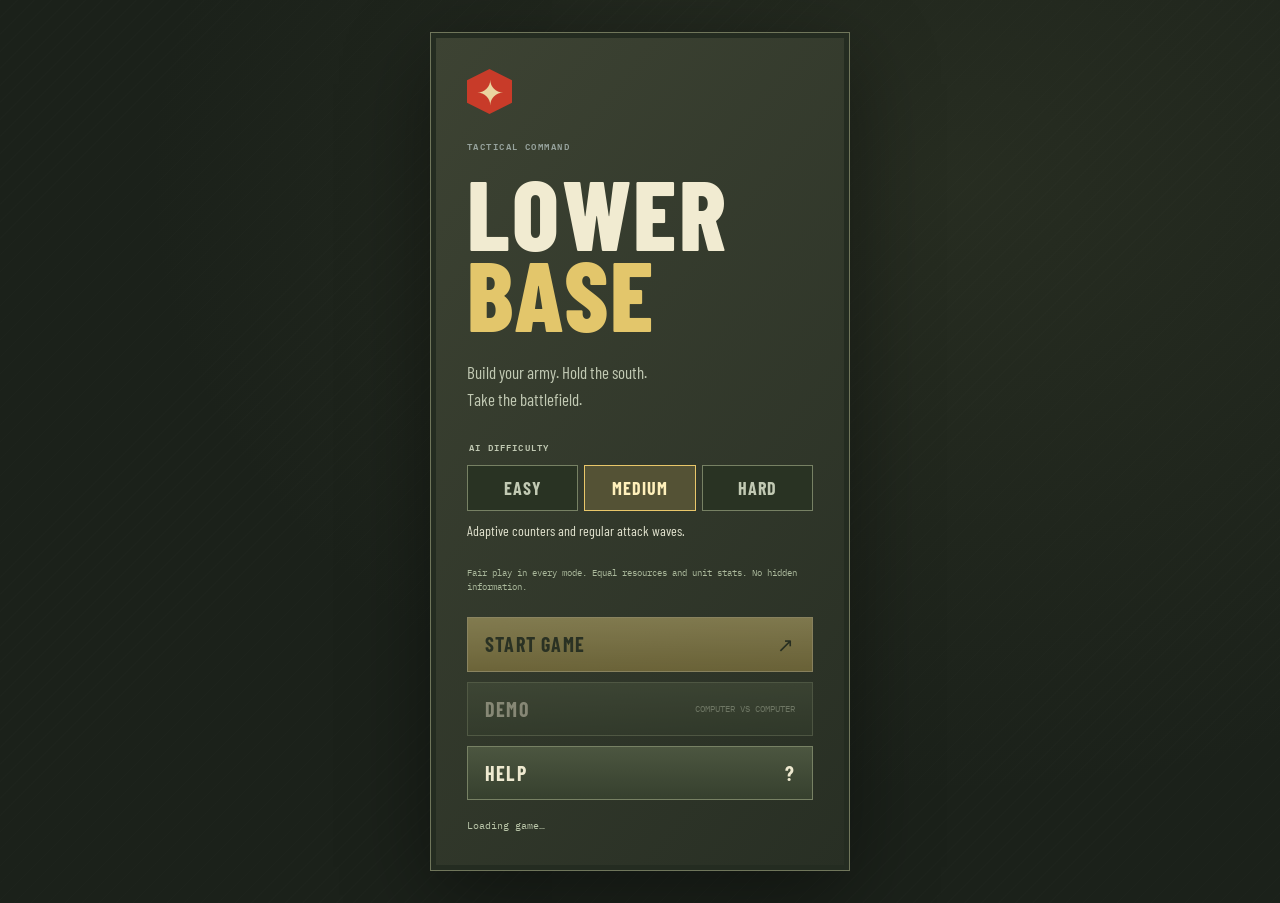
==== web/index.html @ 5a22d713 "Add buildable anti-tank emplacements" ====
<!doctype html>
<html lang="en">
<head>
  <meta charset="utf-8">
  <meta name="viewport" content="width=device-width, initial-scale=1">
  <meta name="theme-color" content="#0b1013">
  <title>LOWER BASE — Tactical Command</title>
  <link rel="icon" href="data:,">
  <link rel="preconnect" href="https://fonts.googleapis.com">
  <link rel="preconnect" href="https://fonts.gstatic.com" crossorigin>
  <link href="https://fonts.googleapis.com/css2?family=Barlow+Condensed:wght@400;500;600;700;800&family=IBM+Plex+Mono:wght@400;500;600&display=swap" rel="stylesheet">
  <link rel="stylesheet" href="./style.css">
</head>
<body>
  <main id="main-menu" class="front-screen" aria-labelledby="menu-title">
    <div class="menu-card">
      <span class="brand-mark menu-mark" aria-hidden="true">✦</span>
      <p class="eyebrow">TACTICAL COMMAND</p>
      <h1 id="menu-title">LOWER<br><span>BASE</span></h1>
      <p class="menu-intro">Build your army. Hold the south.<br>Take the battlefield.</p>
      <fieldset class="difficulty-picker" aria-describedby="difficulty-description difficulty-fairness">
        <legend>AI DIFFICULTY</legend>
        <div class="difficulty-options">
          <label><input type="radio" name="difficulty" value="easy"><span>EASY</span></label>
          <label><input type="radio" name="difficulty" value="medium" checked><span>MEDIUM</span></label>
          <label><input type="radio" name="difficulty" value="hard"><span>HARD</span></label>
        </div>
        <p id="difficulty-description" aria-live="polite">Adaptive counters and regular attack waves.</p>
        <p id="difficulty-fairness">Fair play in every mode. Equal resources and unit stats. No hidden information.</p>
      </fieldset>
      <nav class="menu-actions" aria-label="Main menu">
        <button id="start-game" class="primary-action" type="button" disabled>START GAME <span aria-hidden="true">↗</span></button>
        <button id="start-demo" type="button" disabled>DEMO <small>COMPUTER VS COMPUTER</small></button>
        <a href="./help.html">HELP <span aria-hidden="true">?</span></a>
      </nav>
      <p id="menu-status" class="menu-status" role="status">Loading game…</p>
    </div>
  </main>
  <div id="app" hidden>
    <header class="topbar">
      <div class="brand" aria-label="Lower Base"><span class="brand-mark">✦</span></div>
      <div class="top-center"><span id="clock">00:00</span></div>
      <span id="match-label" class="match-label">YOUR COMMAND</span>
      <div class="match-actions"><button id="pause" type="button" title="Pause game (P)">PAUSE</button><button id="abort" type="button" title="Abort match and return to the menu">ABORT</button></div>
      <div class="top-right"><span class="credits-icon">◆</span><strong id="credits" aria-label="Credits">0</strong></div>
    </header>

    <main class="layout">
      <aside class="panel left-panel">
        <p id="spectator-note" class="spectator-note" hidden>DEMO · BLUE VS RED<br><span>Two computer commanders control production and attacks. Watch the battle unfold.</span></p>
        <div class="mode-switch" role="group" aria-label="Deployment mode">
          <button id="gather" class="mode active" type="button" title="Release sheltered units and gather new troops at your base"><span class="mode-icon">▥</span><span><strong>GATHER</strong></span><span class="mode-key">1</span></button>
          <button id="attack" class="mode" type="button" title="Release sheltered units and send all troops into battle"><span class="mode-icon">➤</span><span><strong>ATTACK</strong></span><span class="mode-key">2</span></button>
          <button id="retreat" class="mode" type="button" title="Recall troops to your rally area; new units stay inside buildings until Gather or Attack (R)"><span class="mode-icon">↶</span><span><strong>RETREAT</strong></span><span class="mode-key">R</span></button>
        </div>
        <div id="production" class="production"></div>
        <div class="defenses" role="group" aria-label="Fixed anti-tank defenses">
          <div class="defense-heading">ANTI-TANK DEFENSE <span>2 FIXED SLOTS</span></div>
          <div class="defense-slots">
            <button id="defense-0" type="button" title="Build left anti-tank gun (8): 200 credits, 8 seconds. Strong against tanks; vulnerable to rifles.">LEFT PAD <small>◆ 200 · BUILD</small></button>
            <button id="defense-1" type="button" title="Build right anti-tank gun (9): 200 credits, 8 seconds. Strong against tanks; vulnerable to rifles.">RIGHT PAD <small>◆ 200 · BUILD</small></button>
          </div>
          <p>Long range · slow traverse · protect from infantry</p>
        </div>
        <div class="selection-box"><div class="selection-top"><span>SELECTED</span><strong id="selected-count">00</strong></div><button id="send-selected" class="send-button" type="button" title="Send selected units into battle" disabled><span>↗</span> SEND <span>↗</span></button></div>
      </aside>

      <section class="battlefield" aria-label="3D battlefield">
        <div id="scene" title="Select gathered units"></div>
        <div class="scene-vignette"></div>
        <div class="view-switch" role="group" aria-label="Battlefield view"><button id="map-view" type="button" class="active" aria-pressed="true">MAP</button><button id="base-view" type="button" aria-pressed="false">BASE</button></div>
        <div id="game-over" class="overlay hidden"><div class="overlay-card"><h2 id="result-title">VICTORY</h2><button id="restart" type="button">PLAY AGAIN</button><button id="end-menu" type="button">MAIN MENU</button></div></div>
      </section>

      <aside class="panel right-panel">
        <div class="force"><div class="force-heading"><span><i class="key-friendly"></i> ALLIED</span></div><div class="force-stats"><div><strong id="friendly-units">0</strong><small>UNITS</small></div><div><strong id="friendly-buildings">0</strong><small>STRUCTURES</small></div></div><div class="force-bar"><span id="friendly-bar"></span></div></div>
        <div class="force hostile"><div class="force-heading"><span><i class="key-enemy"></i> HOSTILE</span></div><div class="force-stats"><div><strong id="enemy-units">0</strong><small>UNITS</small></div><div><strong id="enemy-buildings">0</strong><small>STRUCTURES</small></div></div><div class="force-bar"><span id="enemy-bar"></span></div></div>
      </aside>
    </main>
    <div id="pause-screen" class="pause-screen" role="dialog" aria-modal="true" aria-labelledby="pause-title" hidden>
      <div class="menu-card pause-card">
        <p class="eyebrow">COMMAND ON HOLD</p>
        <h2 id="pause-title">PAUSED</h2>
        <p class="menu-intro">The battlefield is frozen.<br>Resume when you’re ready.</p>
        <div class="menu-actions">
          <button id="resume" class="primary-action" type="button">RESUME <span aria-hidden="true">↗</span></button>
          <button id="pause-abort" type="button">ABORT TO MENU</button>
        </div>
      </div>
    </div>
  </div>
  <script type="module" src="./main.js"></script>
</body>
</html>
---- web/style.css ----
:root{font-family:'IBM Plex Mono',monospace;color:#e4e6df;background:#0b1013;font-synthesis:none;--red:#ef4e3d;--yellow:#e9c76a;--muted:#76817f;--line:#303b3c;--panel:#151c1e;--ink:#e9eae3}*{box-sizing:border-box}body{margin:0;min-width:320px}button{font:inherit;cursor:pointer}button:focus-visible{outline:2px solid #f4d372;outline-offset:3px}#app{min-height:100vh;display:flex;flex-direction:column;background:radial-gradient(circle at 50% 0,#26302d 0,transparent 50%),#0b1013}.topbar{height:76px;display:flex;align-items:center;border-bottom:1px solid #394341;background:#111819;padding:0 28px;gap:20px}.brand{display:flex;align-items:center;gap:12px;min-width:280px}.brand-mark{display:grid;place-items:center;color:#111819;background:var(--red);width:37px;height:37px;font-size:29px;line-height:1;clip-path:polygon(50% 0,100% 25%,100% 75%,50% 100%,0 75%,0 25%)}.brand strong,.brand small,.top-right small{display:block}.brand strong{font:800 23px/1 'Barlow Condensed',sans-serif;letter-spacing:.055em}.brand small{font-size:8px;letter-spacing:.18em;color:#89928d;margin-top:4px}.top-center{margin:auto;color:#a9b3aa;font-size:10px;letter-spacing:.15em}.live-dot,.status-dot{display:inline-block;width:7px;height:7px;background:#98bf8f;border-radius:50%;box-shadow:0 0 8px #98bf8f;margin-right:8px}.divider{color:#4c5b57;margin:0 12px}.top-right{display:flex;align-items:center;gap:11px}.credits-icon{color:var(--yellow);font-size:24px}.top-right small{color:#89928d;font-size:8px;letter-spacing:.12em}.top-right strong{font:700 22px/1.1 'Barlow Condensed',sans-serif;letter-spacing:.04em}.income{font-size:9px;color:#a6c992;margin-left:10px}.layout{display:grid;grid-template-columns:300px minmax(320px,1fr) 270px;gap:1px;background:#384341;flex:1;min-height:700px}.panel{background:var(--panel);padding:26px 23px;display:flex;flex-direction:column}.panel-heading,.intel-title{display:flex;justify-content:space-between;align-items:start}.eyebrow,.section-title,.scene-coordinate{font-size:9px;letter-spacing:.16em;font-weight:600;color:#97a39d}.panel-heading h1,.intel-title h2{font:800 34px/.88 'Barlow Condensed',sans-serif;letter-spacing:.025em;margin:12px 0 0}.red-period{color:var(--red)}.heading-index,.intel-title>span{font:700 13px 'Barlow Condensed',sans-serif;color:#67736e}.intro{font:13px/1.6 'Barlow Condensed',sans-serif;letter-spacing:.025em;color:#a4afa8;max-width:235px;margin:17px 0 25px}.section-title{display:flex;justify-content:space-between;align-items:center;border-bottom:1px solid var(--line);padding-bottom:10px;color:#b7c1b9}.section-title span:last-child{font-size:8px;color:#6d7974}.mode-switch{display:grid;grid-template-columns:1fr 1fr;gap:6px;margin-top:13px}.mode{border:1px solid #3c4845;background:#202a29;color:#9aa6a0;padding:11px 9px;display:flex;align-items:center;gap:7px;text-align:left;min-width:0}.mode.active{border-color:#b39b5b;background:#34382b;color:#eee8d0}.mode#attack.active{border-color:#db5747;background:#3b2824;color:#fff}.mode-icon{font-size:19px;color:#d6bb72}.mode#attack .mode-icon{color:var(--red)}.mode strong,.mode small{display:block}.mode strong{font:700 16px/1 'Barlow Condensed',sans-serif;letter-spacing:.06em}.mode small{font-size:7px;color:#88938d;white-space:nowrap;margin-top:4px}.mode-key{margin-left:auto;font-size:9px;color:#79847b}.mode-description{font-size:9px;color:#9ca9a0;line-height:1.5;margin:12px 0 25px}.production{display:grid;gap:7px;margin-top:13px}.unit-card{width:100%;text-align:left;border:1px solid #394542;background:#202927;color:var(--ink);display:flex;align-items:center;padding:10px;gap:10px;transition:.15s}.unit-card:hover{border-color:#cfbb7c;background:#29332e}.unit-card:disabled{opacity:.45;cursor:not-allowed}.unit-art{width:38px;height:38px;display:grid;place-items:center;background:#303c35;color:#d8c37d;font-size:22px;border:1px solid #47584b}.unit-info{flex:1}.unit-info strong{display:block;font:700 17px/1 'Barlow Condensed',sans-serif;letter-spacing:.04em}.unit-info small{display:block;color:#8f9d94;font-size:8px;margin-top:4px}.unit-cost{font-size:10px;color:#e0c679;white-space:nowrap}.production-note{font:12px/1.4 'Barlow Condensed',sans-serif;color:#828f87;margin:10px 0 23px}.selection-box{border:1px solid #394542;background:#1c2524;padding:12px;margin-top:13px}.selection-top{display:flex;justify-content:space-between;align-items:center;font-size:9px;letter-spacing:.08em;color:#a7b2aa}.selection-top strong{font:700 24px/1 'Barlow Condensed',sans-serif;color:#e8d28d}.selection-box p{color:#89988e;font:12px/1.4 'Barlow Condensed',sans-serif;margin:8px 0 12px}.send-button{width:100%;border:1px solid #d2b663;background:#d2b663;color:#17201a;padding:11px 8px;font-size:9px;font-weight:600;letter-spacing:.04em;display:flex;justify-content:space-between}.send-button:disabled{opacity:.35;cursor:not-allowed}.panel-footer{margin-top:auto;padding-top:25px;color:#77857d;font-size:8px;letter-spacing:.07em}.panel-footer span{color:var(--red);font-size:15px;margin-right:7px}.battlefield{position:relative;min-width:0;overflow:hidden;background:#26302c}.battlefield canvas{display:block;width:100%;height:100%}#scene{position:absolute;inset:0}.scene-vignette{position:absolute;inset:0;pointer-events:none;box-shadow:inset 0 0 120px #101816a8}.scene-topline,.scene-bottomline,.north-label,.south-label,.map-key{position:absolute;z-index:2;pointer-events:none}.scene-topline{top:24px;left:25px;right:25px;display:flex;justify-content:space-between}.scene-topline strong{display:block;font:700 21px 'Barlow Condensed',sans-serif;letter-spacing:.08em;margin-top:5px}.scene-topline em{font-style:normal;color:#d5bd7a}.scene-coordinate{color:#b3bbae}.north-label,.south-label{display:flex;align-items:center;gap:8px;font-size:9px;letter-spacing:.12em;font-weight:600}.north-label{top:90px;left:26px;color:#e56b5c}.south-label{bottom:76px;left:26px;color:#e6cf85}.north-label small,.south-label small{display:block;color:#a6b2a6;font-size:8px;margin-top:3px}.north-arrow,.south-arrow{font:24px 'Barlow Condensed',sans-serif}.map-key{right:25px;bottom:77px;display:flex;gap:14px;font-size:8px;letter-spacing:.1em;color:#d8dfd3}.map-key i,.force-heading i{display:inline-block;width:8px;height:8px;margin-right:6px}.key-friendly{background:#477bd3}.key-enemy{background:#e75d4e}.scene-bottomline{bottom:20px;left:25px;right:25px;display:flex;justify-content:space-between;font-size:8px;letter-spacing:.1em;color:#c2cfc1}.scene-bottomline b{color:#9bd28f}.intel-header{display:flex;justify-content:space-between}.signal{color:#94af8f;font-size:11px;letter-spacing:2px}.intel-title{margin-top:8px}.intel-title h2{font-size:32px}.objective{display:flex;gap:12px;border:1px solid #5a4a35;background:#302c23;margin:25px 0;padding:14px}.objective-icon{font-size:28px;color:#eacb79}.objective small,.objective strong{display:block}.objective small{font-size:8px;letter-spacing:.12em;color:#aa9e80}.objective strong{font:700 17px/1.1 'Barlow Condensed',sans-serif;letter-spacing:.05em;margin-top:6px;color:#e7d5a4}.force{padding:16px 0;border-bottom:1px solid var(--line)}.force-heading{display:flex;justify-content:space-between;font-size:9px;font-weight:600;letter-spacing:.1em}.force-heading span:last-child{font-size:8px;color:#75827a}.force-stats{display:flex;gap:35px;margin:16px 0 12px}.force-stats strong,.force-stats small{display:block}.force-stats strong{font:700 28px/1 'Barlow Condensed',sans-serif}.force-stats small{font-size:8px;color:#7f8d84;letter-spacing:.1em;margin-top:4px}.force-bar{height:3px;background:#394440}.force-bar span{display:block;height:100%;width:100%;background:#477bd3}.hostile .force-bar span{background:#df5b4c}.transmission-title{margin-top:26px}.field-note{display:flex;gap:12px;border-bottom:1px solid #303b39;padding:13px 0}.field-note>span{font-size:9px;color:#d8c17e}.field-note p{margin:0;font:12px/1.4 'Barlow Condensed',sans-serif;letter-spacing:.03em;color:#92a097}.field-note strong{display:block;font:700 13px 'Barlow Condensed',sans-serif;color:#d9ded5;letter-spacing:.08em;margin-bottom:4px}.right-footer{margin-top:auto;padding-top:28px}.right-footer span,.right-footer strong{display:block;font-size:8px;letter-spacing:.14em;color:#738078}.right-footer strong{color:#b7c0b5;margin-top:7px}.app-footer{display:flex;justify-content:space-between;padding:11px 28px;color:#79867c;font-size:8px;letter-spacing:.12em;background:#101718}.app-footer span:first-child{color:#9fc492}.overlay{position:absolute;z-index:5;inset:0;background:#101815d9;display:grid;place-items:center;text-align:center}.hidden{display:none}.overlay-card{max-width:320px;padding:35px}.overlay-card h2{font:800 42px/.9 'Barlow Condensed',sans-serif;letter-spacing:.04em;margin:14px 0}.overlay-card p{color:#a7b4a9;font:14px/1.5 'Barlow Condensed',sans-serif}.overlay-card button{border:0;background:#d8bd72;color:#19211b;font-weight:600;font-size:10px;letter-spacing:.1em;padding:14px 22px;margin-top:12px}.loader{width:32px;height:32px;border:2px solid #465548;border-top-color:#e2c777;border-radius:50%;margin:0 auto 20px;animation:spin 1s linear infinite}@keyframes spin{to{transform:rotate(360deg)}}@media(max-width:1100px){.layout{grid-template-columns:270px minmax(320px,1fr)}.right-panel{display:none}.top-center{display:none}.top-right{margin-left:auto}}@media(max-width:700px){.topbar{height:62px;padding:0 14px}.brand{min-width:0}.brand strong{font-size:20px}.brand small{font-size:7px}.income{display:none}.layout{display:flex;flex-direction:column;min-height:0}.battlefield{height:68vh;min-height:480px;order:-1}.left-panel{padding:20px}.panel-heading h1{font-size:29px}.intro{margin:12px 0 18px}.panel-footer{margin-top:0}.app-footer span:nth-child(2){display:none}.scene-coordinate{display:none}.scene-bottomline span:last-child{display:none}.map-key{right:15px}.north-label,.south-label{left:15px}}

.queue-info{color:#829087;font-size:8px;letter-spacing:.04em;margin-top:5px}.unit-card .unit-cost{align-self:center}.unit-card .unit-art{font-family:system-ui}.unit-card:active{transform:translateY(1px)}
@media(min-width:701px){#app{height:100vh;min-height:0}.layout{height:calc(100vh - 107px);min-height:0;flex:1}.panel{min-height:0;overflow-y:auto;scrollbar-width:thin;scrollbar-color:#46534c transparent}.battlefield{min-height:0}}
/* Keep the command panels focused on actions and current state. */
.production-title,.selection-title{margin-top:26px}
.selection-box .send-button{margin-top:12px}
.north-label{top:24px}
.south-label{bottom:24px}
.map-key{bottom:30px}
@media(min-width:701px){.layout{height:calc(100vh - 76px)}}
@media(max-width:700px){.production-title,.selection-title{margin-top:22px}.north-label{top:18px}.south-label{bottom:18px}}

/* Phone command deck: the map and every primary action stay on screen. */
@media (max-width:700px) {
  html,body{height:100%;overflow:hidden}
  #app{height:100dvh;min-height:0;overflow:hidden}
  .topbar{height:46px;min-height:46px;padding:0 12px;gap:8px}
  .brand{gap:8px}.brand-mark{width:28px;height:28px;font-size:22px}
  .brand strong{font-size:17px}
  .top-right{gap:6px}.credits-icon{font-size:18px}.top-right strong{font-size:19px}
  .layout{flex:1;min-height:0;display:flex;flex-direction:column}
  .battlefield{order:-1;flex:1 1 auto;height:auto;min-height:0}
  .battlefield canvas{touch-action:none}
  .scene-vignette{box-shadow:inset 0 0 50px #10181690}
  .map-key{right:10px;bottom:8px;font-size:7px;gap:8px}
  .left-panel{flex:none;display:grid;grid-template-columns:minmax(0,1fr) minmax(0,1fr);gap:7px;padding:8px 10px max(8px,env(safe-area-inset-bottom));overflow:visible}
  .left-panel>.section-title,.left-panel>.panel-footer{display:none}
  .mode-switch{grid-column:1;margin:0;gap:4px}
  .mode{min-height:46px;padding:6px;gap:4px;justify-content:center}
  .mode strong{font-size:14px;letter-spacing:.02em}
  .mode-icon{font-size:16px}.mode-key{display:none}
  .selection-box{grid-column:2;display:flex;align-items:center;gap:7px;margin:0;padding:5px 6px}
  .selection-top{flex:none;gap:4px;font-size:8px}.selection-top strong{font-size:19px}
  .selection-box .send-button{flex:1;min-width:0;min-height:44px;margin:0;padding:6px;justify-content:center;font-size:9px}
  .send-button span{display:none}
  .production{grid-column:1/-1;grid-row:2;grid-template-columns:repeat(3,minmax(0,1fr));gap:5px;margin:0}
  .unit-card{min-width:0;min-height:55px;gap:5px;padding:6px;display:grid;grid-template-columns:27px minmax(0,1fr);grid-template-rows:auto auto}
  .unit-art{grid-row:1/3;width:27px;height:32px;font-size:17px}
  .unit-info{min-width:0}.unit-info strong{font-size:13px;line-height:1;letter-spacing:0;overflow-wrap:anywhere}
  .unit-info small{display:none}.unit-cost{grid-column:2;font-size:9px}
}
@media (max-width:700px) and (max-height:600px) {
  .topbar{height:38px;min-height:38px}.brand-mark{width:24px;height:24px;font-size:19px}
  .left-panel{gap:4px;padding:5px 8px max(5px,env(safe-area-inset-bottom))}
  .mode{min-height:44px}.selection-box .send-button{min-height:44px}
  .unit-card{min-height:46px}
}
@media (max-height:500px) and (orientation:landscape) and (min-width:701px) {
  .topbar{height:42px;min-height:42px;padding:0 12px}.brand-mark{width:26px;height:26px;font-size:20px}.brand strong{font-size:18px}
  .layout{height:auto;grid-template-columns:235px minmax(0,1fr)}
  .right-panel{display:none}.left-panel{padding:8px;gap:5px}
  .left-panel>.section-title,.left-panel>.panel-footer{display:none}
  .mode-switch,.production,.selection-box{margin:0}.mode{min-height:44px;padding:5px}
  .production{gap:4px}.unit-card{min-height:44px;padding:5px;gap:6px}.unit-art{width:29px;height:29px;font-size:17px}.unit-info small{display:none}.unit-info strong{font-size:14px}
  .selection-box{padding:5px;display:flex;align-items:center;gap:8px}.selection-top{gap:5px}.selection-box .send-button{min-height:44px;margin:0;padding:6px}.send-button span{display:none}
}
.view-switch{position:absolute;z-index:3;top:12px;right:12px;display:flex;gap:4px}
.view-switch button{min-width:48px;min-height:44px;padding:6px 9px;border:1px solid #56645d;background:#151f20e8;color:#b6c3b8;font:700 12px 'Barlow Condensed',sans-serif;letter-spacing:.06em;touch-action:manipulation}
.view-switch button.active{border-color:#dbc477;background:#384137;color:#f1e2a8}
@media(max-width:700px){.view-switch{top:6px;right:6px}.view-switch button{min-width:44px;padding:5px;font-size:11px}}

/* Riveted steel command deck and painted faction insignia. */
:root{--panel:#303229;--line:#535447;--red:#c93b2c;--yellow:#e3c66b}
#app{background:#24261f}
.topbar{background:linear-gradient(#4c4e41,#292c24);border-top:3px solid #787b64;border-bottom:3px solid #141810;box-shadow:inset 0 -1px #656952}
.panel{background:linear-gradient(90deg,#393c30,#2c3027 8%,#303329 92%,#20251d);border:1px solid #565b46}
.mode,.unit-card,.selection-box{border-color:#69705a #1b2118 #171d15 #626b52;background:linear-gradient(#4b5140,#333a2d);box-shadow:inset 0 0 0 1px #292f24}
.mode.active{background:linear-gradient(#696d43,#464d2e);border-color:#ddc374;color:#fff1ba}
.unit-card:hover{background:linear-gradient(#616b4d,#414c34);border-color:#d9cb8a}
.unit-art{background:radial-gradient(ellipse at 50% 30%,#788766,#303d2a);border:1px solid #131c11;box-shadow:0 1px #7a8267;overflow:hidden}
.unit-art svg{display:block;width:100%;height:100%;filter:drop-shadow(2px 2px 0 #161e1b)}
.unit-cost,.credits-icon{color:#f3d775}
.send-button{background:linear-gradient(#e0c775,#ac8c39);border-color:#f3df9f #79622a #79622a #f3df9f}
.force-heading{color:#e6e2c9}.force-stats strong{color:#ede7cc}
.force-bar{height:5px;border:1px solid #171e13;background:#20271c}
.scene-vignette{box-shadow:inset 0 0 65px #28311955}
.view-switch button{background:linear-gradient(#555b46,#303928);border-color:#899071 #20281b #20281b #899071;color:#e5e3c8}
.view-switch button.active{background:#6c7246;border-color:#e1cc83;color:#fff0b2}
.brand-mark{background:#c83b29;color:#ead5a0}
.economy-note{font-size:9px;line-height:1.5;color:#c0c5aa}
.economy-note span{display:block}.economy-note span+span{color:#a1ad94;margin-top:3px}
@media(max-width:700px){
  .production{grid-template-columns:repeat(3,minmax(0,1fr))}
  .unit-card{grid-template-columns:22px minmax(0,1fr);gap:4px;padding:5px;min-height:58px}
  .unit-art{width:22px;height:30px}.unit-info strong{font-size:11px}
  .economy-note{grid-column:1/-1;font-size:8px;line-height:1.3}
  .economy-note span+span{margin-top:1px}
}

@media(max-width:700px){#train-demolition .unit-info small{display:block;font-size:7px;line-height:1.2;margin-top:2px}}

/* Main menu, field manual, and match controls. */
[hidden]{display:none!important}
.front-screen{min-height:100dvh;display:grid;place-items:center;align-items:safe center;padding:32px 20px;background:radial-gradient(ellipse at 75% 20%,#5c62412e,transparent 60%),repeating-linear-gradient(135deg,#ffffff02 0 1px,transparent 1px 12px),#1b211a;overflow-y:auto}
.menu-card{width:min(100%,420px);padding:36px;border:1px solid #70765b;background:linear-gradient(130deg,#3d4333,#282f24);box-shadow:0 24px 80px #0006,inset 0 0 0 5px #242c21}
.menu-mark{width:45px;height:45px;font-size:34px;margin-bottom:24px}
.menu-card h1{font:800 clamp(66px,12vw,98px)/.83 'Barlow Condensed',sans-serif;letter-spacing:.025em;margin:18px 0 24px;color:#f1ebd1}.menu-card h1 span{color:var(--yellow)}
.menu-intro{font:17px/1.6 'Barlow Condensed',sans-serif;color:#c1c9b3;margin:16px 0 26px}
.menu-actions{display:grid;gap:10px}.menu-actions button,.menu-actions a{display:flex;align-items:center;justify-content:space-between;gap:12px;width:100%;min-height:54px;border:1px solid #778164;background:linear-gradient(#4c5640,#36402e);color:#eee9d0;text-decoration:none;text-align:left;padding:14px 17px;font:700 20px 'Barlow Condensed',sans-serif;letter-spacing:.06em}.menu-actions .primary-action{background:linear-gradient(#e2cb7c,#b39a4b);border-color:#f5dfa0;color:#222a1b}.menu-actions small{font:9px 'IBM Plex Mono',monospace;letter-spacing:0;color:#bdc7ad}.menu-actions button:hover,.menu-actions a:hover{filter:brightness(1.15)}.menu-actions button:disabled{opacity:.45;cursor:wait}.menu-actions a:focus-visible,.back-link:focus-visible{outline:2px solid #f4d372;outline-offset:4px}
.menu-status{color:#bbc7aa;min-height:16px;font-size:10px;line-height:1.6;margin:18px 0 0}
.difficulty-picker{border:0;padding:0;margin:0 0 22px;min-width:0}.difficulty-picker legend{font-size:9px;font-weight:600;letter-spacing:.13em;color:#c1c9b3;margin-bottom:10px}.difficulty-options{display:grid;grid-template-columns:repeat(3,1fr);gap:6px}.difficulty-options label{position:relative;cursor:pointer}.difficulty-options input{position:absolute;inset:0;z-index:1;opacity:0;width:100%;height:100%;margin:0;cursor:pointer}.difficulty-options span{display:block;border:1px solid #778164;background:#293323;padding:11px 4px;text-align:center;font:700 18px 'Barlow Condensed',sans-serif;letter-spacing:.05em;color:#c1c9b3}.difficulty-options input:checked+span{border-color:#e9c76a;background:#545235;color:#fff0bb}.difficulty-options input:focus-visible+span{outline:2px solid #f4d372;outline-offset:3px}.difficulty-options label:hover span{filter:brightness(1.15)}#difficulty-description{font:14px/1.4 'Barlow Condensed',sans-serif;color:#e2e3cf;min-height:40px;margin:10px 0 5px}#difficulty-fairness{font-size:9px;line-height:1.6;color:#aab89b;margin:0}
.match-label{font-size:10px;letter-spacing:.06em;color:#e1cc83;white-space:nowrap}.match-actions{display:flex;gap:6px}.match-actions button{min-height:44px;padding:8px 12px;background:#2d3527;border:1px solid #7b8467;color:#ede6c9;font:700 14px 'Barlow Condensed',sans-serif;letter-spacing:.05em}.match-actions button:disabled{opacity:.4;cursor:default}.top-right{margin-left:auto}
.pause-screen{position:fixed;inset:0;z-index:20;display:grid;place-items:center;background:#10170ff0;padding:20px;overflow-y:auto}.pause-card h2{font:800 64px/1 'Barlow Condensed',sans-serif;margin:16px 0;color:#f1ebd1}
.spectator-note{font-size:11px;line-height:1.7;letter-spacing:.04em;color:#ead38d;margin:0 0 15px}.spectator-note span{font-size:10px;color:#bcc7ac;letter-spacing:0}.demo-mode .mode-switch,.demo-mode .selection-box{display:none}.demo-mode .production{opacity:.65}
#game-over .overlay-card button{display:block;width:100%}
#game-over{overflow-y:auto;padding:16px}#game-over .overlay-card{width:min(100%,340px);padding:24px;max-height:100%}
#debug-status{font-size:11px;line-height:1.5;margin:12px 0 0}#debug-status:empty{display:none}
#debug-copy-fallback{width:100%;margin-top:12px;resize:vertical;font:10px/1.4 monospace;background:#18211a;color:#e4e6df;border:1px solid #778164}
.help-page{height:auto;overflow:auto}.help-screen{display:block}.help-card{max-width:960px;margin:0 auto;padding:36px;border:1px solid #626d51;background:#2c3427}.back-link{display:inline-block;color:#e8cf82;font-size:11px;letter-spacing:.06em;text-decoration:none;padding:12px 0}.help-card>.eyebrow{margin-top:30px}.help-card h1{font:800 56px/1 'Barlow Condensed',sans-serif;margin:14px 0}.help-card h2{font:700 21px/1.2 'Barlow Condensed',sans-serif;letter-spacing:.04em;color:#e2cd8b}.help-grid{display:grid;grid-template-columns:1fr 1fr;gap:12px 36px}.help-grid p{font:16px/1.6 'Barlow Condensed',sans-serif;color:#c6cfba}.help-grid strong{color:#f0e8c9}.shortcut-section{border-top:1px solid #5b674e;margin:22px 0;padding-top:12px}.shortcuts{display:grid;grid-template-columns:1fr 1fr;gap:14px 32px;font-size:11px;line-height:1.5}.shortcuts div{display:grid;grid-template-columns:95px 1fr;gap:8px}.shortcuts dt{color:#e8cf82}.shortcuts dd{margin:0;color:#c6cfba}
@media(max-width:1100px){.match-label{margin-left:auto}.top-right{margin-left:0}}
@media(max-width:700px){.front-screen{height:100dvh;min-height:0;padding:20px 16px}.menu-card{padding:26px}.menu-mark{margin-bottom:20px}.topbar{gap:7px}.match-label{font-size:8px;letter-spacing:0}.match-actions{gap:4px}.match-actions button{padding:6px 9px;font-size:12px}.top-right strong{font-size:17px}.top-right{gap:4px}.demo-mode .left-panel{display:block;padding:10px 12px}.demo-mode .spectator-note{margin:0}.demo-mode .production{display:none}.help-screen{height:auto;min-height:100dvh;padding:14px}.help-card{padding:20px}.help-card h1{font-size:44px}.help-grid,.shortcuts{grid-template-columns:1fr}.help-grid{gap:0}.shortcut-section{margin-top:16px}}
@media(max-height:600px){.front-screen{padding:16px}.menu-card{padding:22px}.menu-mark{display:none}.menu-card h1{font-size:60px;margin:12px 0}.menu-intro{margin:12px 0 18px}.menu-actions{gap:7px}.menu-actions button,.menu-actions a{min-height:46px;padding:10px 14px}}
@media(max-width:380px){.match-label{display:none}.match-actions{margin-left:auto}.top-right{margin-left:0}}

.help-document{height:auto;overflow:auto}

/* Three deployment commands share the same compact command row. */
.mode-switch{grid-template-columns:repeat(3,minmax(0,1fr))}
.mode{padding:11px 5px;gap:4px;justify-content:center}
.mode strong{font-size:14px}.mode-icon{font-size:16px}.mode-key{display:none}
#retreat.active{border-color:#91b9cd;background:linear-gradient(#496273,#2e4651);color:#e0f3ff}
#retreat .mode-icon{color:#aed3e5}
@media(max-width:700px){
  .left-panel{grid-template-columns:minmax(0,3fr) minmax(0,1.2fr)}
  .mode{padding:6px 3px}.mode strong{font-size:13px;letter-spacing:0}.mode-icon{display:none}
  .selection-box{gap:4px;padding:5px 4px}.selection-top>span{display:none}
  .selection-top strong{font-size:16px}.selection-box .send-button{padding:6px 3px}
}

@media(min-height:601px) and (max-height:850px){#main-menu .menu-mark{display:none}#main-menu .menu-card h1{font-size:72px;margin:14px 0 18px}#main-menu .menu-intro{margin:14px 0 20px}}

/* Production queues anchored to their buildings, in reading order. */
.building-queues{position:absolute;inset:0;z-index:2;pointer-events:none}
.building-queue{position:absolute;display:grid;grid-template-columns:repeat(3,28px);gap:3px;transform:translate(-50%,calc(-100% - 6px))}
.queue-unit{position:relative;width:28px;height:28px;padding:4px;border:1px solid #9bb4c5;border-radius:7px;background:#1b2b31ed;color:#e5e8d5;box-shadow:0 2px 4px #0006;pointer-events:auto;touch-action:manipulation;overflow:hidden}
.queue-unit svg{display:block;width:100%;height:100%;fill:none;stroke:currentColor;stroke-width:1.8;stroke-linecap:round;stroke-linejoin:round;pointer-events:none}
.queue-unit.is-building{border-color:#f0d581;color:#ffe6a0;background:#39483bed}
.queue-unit.is-garrisoned{border-color:#9bc6ff;color:#f1f7ff;background:#315ca5}
.queue-unit.is-garrisoned::after{content:'✓';position:absolute;right:1px;bottom:0;font:700 9px/1 sans-serif;color:#e1f3ff;pointer-events:none}
.queue-unit:not(:disabled):hover,.queue-unit:focus-visible{border-color:#ff9680;background:#693b32;color:#fff0dd}
.queue-unit.is-garrisoned:not(:disabled):hover,.queue-unit.is-garrisoned:focus-visible{border-color:#c3e3ff;background:#427bc7;color:#fff}
.queue-unit:not(:disabled):active{transform:scale(.94)}
.queue-unit:disabled{cursor:default}
.queue-progress{display:none;position:absolute;bottom:1px;left:2px;right:2px;height:3px;border-radius:2px;background:#efd179;transform:scaleX(var(--progress,0));transform-origin:left}
.is-building .queue-progress{display:block}

/* Fixed defenses share the command panel on desktop and the mobile control deck. */
.defenses{margin:12px 0;color:#e8e5cd}
.defense-heading{display:flex;justify-content:space-between;gap:8px;font-size:10px;font-weight:600}
.defense-heading span{font-size:8px;color:#acb69b}
.defense-slots{display:grid;grid-template-columns:1fr 1fr;gap:6px;margin-top:7px}
.defense-slots button{min-height:48px;padding:7px 5px;border:1px solid #85906a;background:linear-gradient(#4b5140,#333a2d);color:#efe5c2;font:700 15px 'Barlow Condensed',sans-serif}
.defense-slots small{display:block;margin-top:4px;font:9px 'IBM Plex Mono',monospace;color:#f3d775}
.defense-slots button:disabled{opacity:.5;cursor:default}
.defense-slots button.online,.defense-slots button.building{opacity:1}
.defense-slots button.online{border-color:#88b791}.defense-slots button.online small{color:#a4e7af}
.defense-slots button.building{border-color:#e3c66b}
.defenses p{font-size:9px;line-height:1.5;color:#b7c0a7;margin:6px 0 0}
@media(max-width:700px){.selection-box{grid-row:1}.defenses{grid-column:1/-1;margin:2px 0}.defense-heading{font-size:9px}.defense-slots{margin-top:4px}.defense-slots button{min-height:44px;font-size:13px}.defenses p{display:none}.demo-mode .defenses{display:none}}
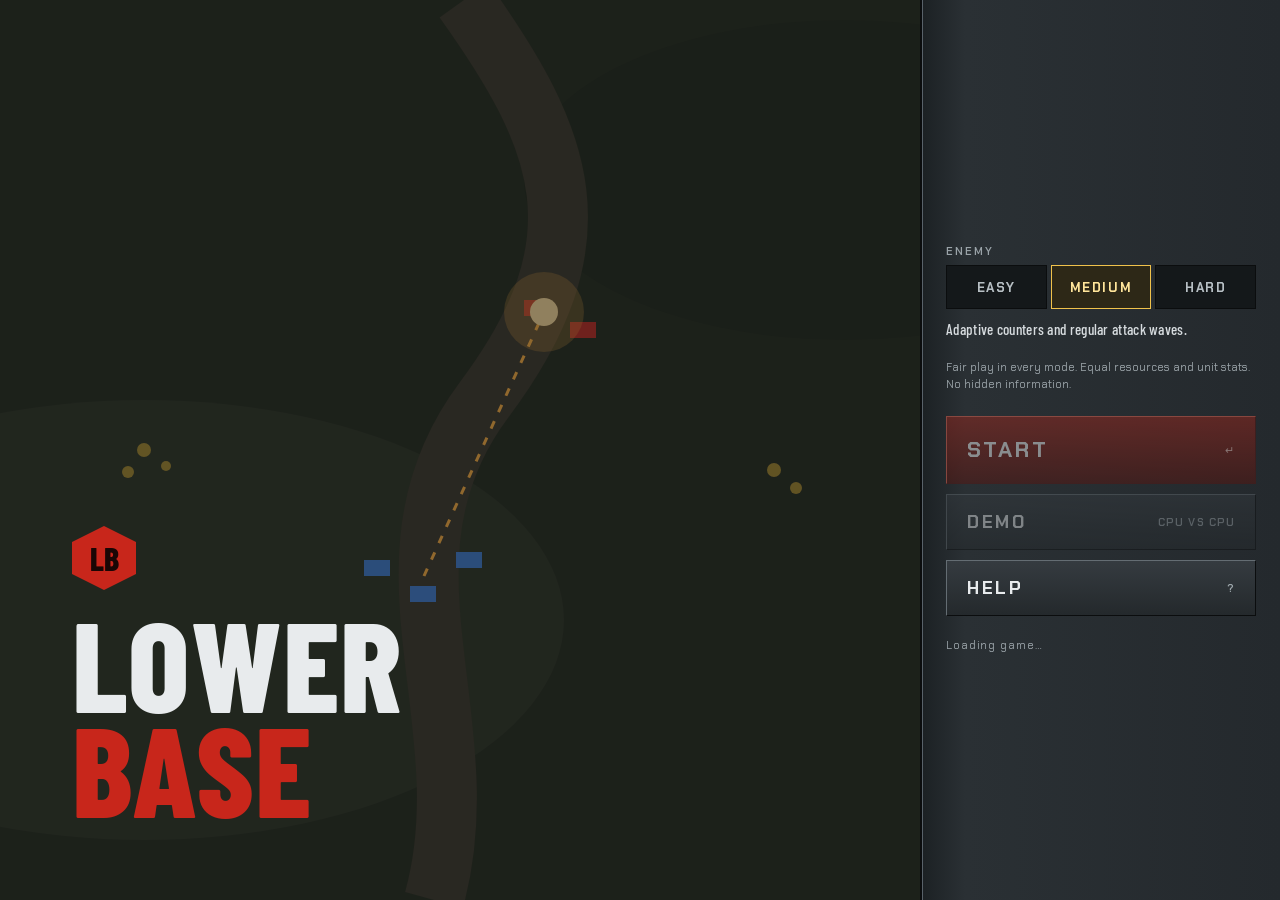
==== commit acae5844: "Add demolition trucks and rework AI, rendering, and docs Add demolition truck logic and a truck benc" ====
--- a/web/index.html
+++ b/web/index.html
@@ -2,24 +2,38 @@
 <html lang="en">
 <head>
   <meta charset="utf-8">
-  <meta name="viewport" content="width=device-width, initial-scale=1">
-  <meta name="theme-color" content="#0b1013">
+  <meta name="viewport" content="width=device-width, initial-scale=1, viewport-fit=cover">
+  <meta name="theme-color" content="#0b0d0e">
   <title>LOWER BASE — Tactical Command</title>
   <link rel="icon" href="data:,">
   <link rel="preconnect" href="https://fonts.googleapis.com">
   <link rel="preconnect" href="https://fonts.gstatic.com" crossorigin>
-  <link href="https://fonts.googleapis.com/css2?family=Barlow+Condensed:wght@400;500;600;700;800&family=IBM+Plex+Mono:wght@400;500;600&display=swap" rel="stylesheet">
+  <link href="https://fonts.googleapis.com/css2?family=Barlow+Condensed:wght@500;600;700;800&family=Chakra+Petch:wght@500;600;700&display=swap" rel="stylesheet">
   <link rel="stylesheet" href="./style.css">
 </head>
 <body>
   <main id="main-menu" class="front-screen" aria-labelledby="menu-title">
-    <div class="menu-card">
-      <span class="brand-mark menu-mark" aria-hidden="true">✦</span>
-      <p class="eyebrow">TACTICAL COMMAND</p>
-      <h1 id="menu-title">LOWER<br><span>BASE</span></h1>
-      <p class="menu-intro">Build your army. Hold the south.<br>Take the battlefield.</p>
+    <div class="menu-art">
+      <svg class="menu-art-field" aria-hidden="true" viewBox="0 0 1232 900" preserveAspectRatio="xMidYMid slice">
+        <rect width="1232" height="900" fill="#2c3225"/>
+        <ellipse cx="300" cy="620" rx="420" ry="220" fill="#353c2c"/>
+        <ellipse cx="1000" cy="180" rx="320" ry="160" fill="#283022"/>
+        <path d="M590 900 C 640 720, 520 560, 640 400 S 720 140, 620 0" stroke="#433f32" stroke-width="60" fill="none"/>
+        <g fill="#c9a43a" opacity=".8"><circle cx="300" cy="450" r="7"/><circle cx="322" cy="466" r="5"/><circle cx="284" cy="472" r="6"/><circle cx="930" cy="470" r="7"/><circle cx="952" cy="488" r="6"/></g>
+        <g fill="#4a8be6" opacity=".9"><rect x="520" y="560" width="26" height="16"/><rect x="566" y="586" width="26" height="16"/><rect x="612" y="552" width="26" height="16"/></g>
+        <g fill="#d4342a" opacity=".9"><rect x="680" y="300" width="26" height="16"/><rect x="726" y="322" width="26" height="16"/></g>
+        <path d="M580 576 L 700 312" stroke="#ffb347" stroke-width="3" stroke-dasharray="8 10"/>
+        <circle cx="700" cy="312" r="40" fill="#ffb347" opacity=".25"/><circle cx="700" cy="312" r="14" fill="#ffe0a0"/>
+        <rect width="1232" height="900" fill="#0b0d0e" opacity=".45"/>
+      </svg>
+      <div class="menu-title">
+        <span class="brand-mark menu-mark" aria-hidden="true">LB</span>
+        <h1 id="menu-title">LOWER<br><span>BASE</span></h1>
+      </div>
+    </div>
+    <div class="menu-panel">
       <fieldset class="difficulty-picker" aria-describedby="difficulty-description difficulty-fairness">
-        <legend>AI DIFFICULTY</legend>
+        <legend>ENEMY</legend>
         <div class="difficulty-options">
           <label><input type="radio" name="difficulty" value="easy"><span>EASY</span></label>
           <label><input type="radio" name="difficulty" value="medium" checked><span>MEDIUM</span></label>
@@ -29,62 +43,96 @@
         <p id="difficulty-fairness">Fair play in every mode. Equal resources and unit stats. No hidden information.</p>
       </fieldset>
       <nav class="menu-actions" aria-label="Main menu">
-        <button id="start-game" class="primary-action" type="button" disabled>START GAME <span aria-hidden="true">↗</span></button>
-        <button id="start-demo" type="button" disabled>DEMO <small>COMPUTER VS COMPUTER</small></button>
-        <a href="./help.html">HELP <span aria-hidden="true">?</span></a>
+        <button id="start-game" class="bevel primary-action" type="button" disabled>START <small aria-hidden="true">↵</small></button>
+        <div class="menu-secondary">
+          <button id="start-demo" class="bevel" type="button" disabled>DEMO <small>CPU VS CPU</small></button>
+          <a class="bevel" href="./help.html">HELP <small aria-hidden="true">?</small></a>
+        </div>
       </nav>
       <p id="menu-status" class="menu-status" role="status">Loading game…</p>
     </div>
   </main>
+
   <div id="app" hidden>
-    <header class="topbar">
-      <div class="brand" aria-label="Lower Base"><span class="brand-mark">✦</span></div>
-      <div class="top-center"><span id="clock">00:00</span></div>
+    <section class="battlefield" aria-label="3D battlefield">
+      <div id="scene" title="Select gathered units"></div>
+      <div class="scene-vignette"></div>
+      <p id="hud-status" class="hud-status" role="status" hidden></p>
+      <p id="spectator-note" class="spectator-note" hidden>DEMO · BLUE VS RED<span>Two computer commanders control production and attacks.</span></p>
+      <div id="game-over" class="overlay hidden"><div class="overlay-card"><h2 id="result-title">VICTORY</h2><button id="restart" class="bevel primary-action" type="button">PLAY AGAIN</button><button id="end-menu" class="bevel" type="button">MAIN MENU</button></div></div>
+    </section>
+
+    <div class="orders-bar bevel" role="toolbar" aria-label="Orders">
+      <div class="mode-switch" role="group" aria-label="Deployment mode">
+        <button id="gather" class="bevel cmd" type="button" title="Release sheltered units and gather new troops at your base (1)">GATHER <small>1</small></button>
+        <button id="attack" class="bevel cmd atk" type="button" title="Release sheltered units and send all troops into battle (2)">ATTACK <small>2</small></button>
+        <button id="retreat" class="bevel cmd" type="button" title="Recall troops to your rally area; new units stay inside buildings until Gather or Attack (R)">RETREAT <small>R</small></button>
+      </div>
+      <span class="orders-sep" aria-hidden="true"></span>
+      <div class="selection-count inset" title="Selected units">
+        <svg aria-hidden="true" width="14" height="14" viewBox="0 0 14 14" fill="none" stroke="currentColor" stroke-width="1.5"><path d="M1 4V1h3M10 1h3v3M13 10v3h-3M4 13H1v-3"/></svg>
+        <strong id="selected-count" aria-label="Selected units">0</strong>
+      </div>
+      <button id="send-selected" class="bevel cmd send" type="button" title="Send selected units into battle (Enter)" disabled>SEND <small aria-hidden="true">↵</small></button>
+    </div>
+
+    <div class="sidebar-top">
+      <button id="pause" class="bevel icon-button" type="button" title="Pause game (P)" aria-label="Pause (P)">
+        <svg aria-hidden="true" width="12" height="12" viewBox="0 0 12 12" fill="currentColor"><rect x="1" y="1" width="3.5" height="10"/><rect x="7.5" y="1" width="3.5" height="10"/></svg>
+      </button>
+      <button id="abort" class="bevel" type="button" title="Abort match and return to the menu">ABORT</button>
+    </div>
+
+    <div class="radar inset">
+      <canvas id="radar" role="img" aria-label="Radar: blue allied and red hostile positions"></canvas>
+      <div class="view-switch" role="group" aria-label="Battlefield view"><button id="map-view" type="button" class="active" aria-pressed="true">MAP</button><button id="base-view" type="button" aria-pressed="false">BASE</button></div>
+    </div>
+
+    <div class="forces">
+      <strong id="friendly-units" class="force-count friendly" title="Allied units">0</strong>
+      <div class="force-bar inset" title="Allied structure health"><span id="friendly-bar"></span></div>
+      <span class="force-structures" title="Allied structures"><span id="friendly-buildings">0</span></span>
+      <strong id="enemy-units" class="force-count hostile" title="Hostile units">0</strong>
+      <div class="force-bar inset hostile" title="Hostile structure health"><span id="enemy-bar"></span></div>
+      <span class="force-structures" title="Hostile structures"><span id="enemy-buildings">0</span></span>
+    </div>
+
+    <div class="credits-row inset">
+      <span class="credits">
+        <svg aria-hidden="true" width="14" height="14" viewBox="0 0 14 14"><path d="M7 0 14 7 7 14 0 7z" fill="currentColor"/></svg>
+        <strong id="credits" aria-label="Credits">0</strong>
+      </span>
+      <span id="clock" aria-label="Match time">00:00</span>
+    </div>
+
+    <div id="production" class="build-grid" role="group" aria-label="Build">
+      <div class="cameo-blank inset" aria-hidden="true"></div>
+      <button id="defense-0" class="cameo" type="button" title="Build left anti-tank gun (8): 200 credits, 8 seconds. Strong against tanks; vulnerable to rifles.">
+        <svg class="cameo-icon" aria-hidden="true" viewBox="0 0 48 48"><path fill="#252b24" d="M6 36h36v8H6z"/><path fill="#8c9aa1" d="M12 26h24v10H12z"/><path fill="#6484bc" d="M12 33h24v3H12z"/><path fill="#8c9aa1" d="M18 19h12v7H18z"/><path stroke="#c9c6b0" stroke-width="3" d="M28 22 46 12"/></svg>
+        <span class="cameo-progress" aria-hidden="true"></span>
+        <span class="cameo-key" aria-hidden="true">8</span><span class="cameo-name">AT·L</span><small class="cameo-cost">200</small>
+      </button>
+      <button id="defense-1" class="cameo" type="button" title="Build right anti-tank gun (9): 200 credits, 8 seconds. Strong against tanks; vulnerable to rifles.">
+        <svg class="cameo-icon" aria-hidden="true" viewBox="0 0 48 48"><path fill="#252b24" d="M6 36h36v8H6z"/><path fill="#8c9aa1" d="M12 26h24v10H12z"/><path fill="#6484bc" d="M12 33h24v3H12z"/><path fill="#8c9aa1" d="M18 19h12v7H18z"/><path stroke="#c9c6b0" stroke-width="3" d="M20 22 2 12"/></svg>
+        <span class="cameo-progress" aria-hidden="true"></span>
+        <span class="cameo-key" aria-hidden="true">9</span><span class="cameo-name">AT·R</span><small class="cameo-cost">200</small>
+      </button>
+    </div>
+
+    <p class="economy"><span id="economy-status"></span></p>
+
+    <div class="emblem">
+      <span class="brand-mark" aria-hidden="true">LB</span>
       <span id="match-label" class="match-label">YOUR COMMAND</span>
-      <div class="match-actions"><button id="pause" type="button" title="Pause game (P)">PAUSE</button><button id="abort" type="button" title="Abort match and return to the menu">ABORT</button></div>
-      <div class="top-right"><span class="credits-icon">◆</span><strong id="credits" aria-label="Credits">0</strong></div>
-    </header>
+    </div>
 
-    <main class="layout">
-      <aside class="panel left-panel">
-        <p id="spectator-note" class="spectator-note" hidden>DEMO · BLUE VS RED<br><span>Two computer commanders control production and attacks. Watch the battle unfold.</span></p>
-        <div class="mode-switch" role="group" aria-label="Deployment mode">
-          <button id="gather" class="mode active" type="button" title="Release sheltered units and gather new troops at your base"><span class="mode-icon">▥</span><span><strong>GATHER</strong></span><span class="mode-key">1</span></button>
-          <button id="attack" class="mode" type="button" title="Release sheltered units and send all troops into battle"><span class="mode-icon">➤</span><span><strong>ATTACK</strong></span><span class="mode-key">2</span></button>
-          <button id="retreat" class="mode" type="button" title="Recall troops to your rally area; new units stay inside buildings until Gather or Attack (R)"><span class="mode-icon">↶</span><span><strong>RETREAT</strong></span><span class="mode-key">R</span></button>
-        </div>
-        <div id="production" class="production"></div>
-        <div class="defenses" role="group" aria-label="Fixed anti-tank defenses">
-          <div class="defense-heading">ANTI-TANK DEFENSE <span>2 FIXED SLOTS</span></div>
-          <div class="defense-slots">
-            <button id="defense-0" type="button" title="Build left anti-tank gun (8): 200 credits, 8 seconds. Strong against tanks; vulnerable to rifles.">LEFT PAD <small>◆ 200 · BUILD</small></button>
-            <button id="defense-1" type="button" title="Build right anti-tank gun (9): 200 credits, 8 seconds. Strong against tanks; vulnerable to rifles.">RIGHT PAD <small>◆ 200 · BUILD</small></button>
-          </div>
-          <p>Long range · slow traverse · protect from infantry</p>
-        </div>
-        <div class="selection-box"><div class="selection-top"><span>SELECTED</span><strong id="selected-count">00</strong></div><button id="send-selected" class="send-button" type="button" title="Send selected units into battle" disabled><span>↗</span> SEND <span>↗</span></button></div>
-      </aside>
-
-      <section class="battlefield" aria-label="3D battlefield">
-        <div id="scene" title="Select gathered units"></div>
-        <div class="scene-vignette"></div>
-        <div class="view-switch" role="group" aria-label="Battlefield view"><button id="map-view" type="button" class="active" aria-pressed="true">MAP</button><button id="base-view" type="button" aria-pressed="false">BASE</button></div>
-        <div id="game-over" class="overlay hidden"><div class="overlay-card"><h2 id="result-title">VICTORY</h2><button id="restart" type="button">PLAY AGAIN</button><button id="end-menu" type="button">MAIN MENU</button></div></div>
-      </section>
-
-      <aside class="panel right-panel">
-        <div class="force"><div class="force-heading"><span><i class="key-friendly"></i> ALLIED</span></div><div class="force-stats"><div><strong id="friendly-units">0</strong><small>UNITS</small></div><div><strong id="friendly-buildings">0</strong><small>STRUCTURES</small></div></div><div class="force-bar"><span id="friendly-bar"></span></div></div>
-        <div class="force hostile"><div class="force-heading"><span><i class="key-enemy"></i> HOSTILE</span></div><div class="force-stats"><div><strong id="enemy-units">0</strong><small>UNITS</small></div><div><strong id="enemy-buildings">0</strong><small>STRUCTURES</small></div></div><div class="force-bar"><span id="enemy-bar"></span></div></div>
-      </aside>
-    </main>
     <div id="pause-screen" class="pause-screen" role="dialog" aria-modal="true" aria-labelledby="pause-title" hidden>
-      <div class="menu-card pause-card">
+      <div class="pause-card">
         <p class="eyebrow">COMMAND ON HOLD</p>
         <h2 id="pause-title">PAUSED</h2>
-        <p class="menu-intro">The battlefield is frozen.<br>Resume when you’re ready.</p>
         <div class="menu-actions">
-          <button id="resume" class="primary-action" type="button">RESUME <span aria-hidden="true">↗</span></button>
-          <button id="pause-abort" type="button">ABORT TO MENU</button>
+          <button id="resume" class="bevel primary-action" type="button">RESUME <small aria-hidden="true">P</small></button>
+          <button id="pause-abort" class="bevel" type="button">ABORT TO MENU</button>
         </div>
       </div>
     </div>
--- a/web/style.css
+++ b/web/style.css
@@ -1,160 +1,333 @@
-:root{font-family:'IBM Plex Mono',monospace;color:#e4e6df;background:#0b1013;font-synthesis:none;--red:#ef4e3d;--yellow:#e9c76a;--muted:#76817f;--line:#303b3c;--panel:#151c1e;--ink:#e9eae3}*{box-sizing:border-box}body{margin:0;min-width:320px}button{font:inherit;cursor:pointer}button:focus-visible{outline:2px solid #f4d372;outline-offset:3px}#app{min-height:100vh;display:flex;flex-direction:column;background:radial-gradient(circle at 50% 0,#26302d 0,transparent 50%),#0b1013}.topbar{height:76px;display:flex;align-items:center;border-bottom:1px solid #394341;background:#111819;padding:0 28px;gap:20px}.brand{display:flex;align-items:center;gap:12px;min-width:280px}.brand-mark{display:grid;place-items:center;color:#111819;background:var(--red);width:37px;height:37px;font-size:29px;line-height:1;clip-path:polygon(50% 0,100% 25%,100% 75%,50% 100%,0 75%,0 25%)}.brand strong,.brand small,.top-right small{display:block}.brand strong{font:800 23px/1 'Barlow Condensed',sans-serif;letter-spacing:.055em}.brand small{font-size:8px;letter-spacing:.18em;color:#89928d;margin-top:4px}.top-center{margin:auto;color:#a9b3aa;font-size:10px;letter-spacing:.15em}.live-dot,.status-dot{display:inline-block;width:7px;height:7px;background:#98bf8f;border-radius:50%;box-shadow:0 0 8px #98bf8f;margin-right:8px}.divider{color:#4c5b57;margin:0 12px}.top-right{display:flex;align-items:center;gap:11px}.credits-icon{color:var(--yellow);font-size:24px}.top-right small{color:#89928d;font-size:8px;letter-spacing:.12em}.top-right strong{font:700 22px/1.1 'Barlow Condensed',sans-serif;letter-spacing:.04em}.income{font-size:9px;color:#a6c992;margin-left:10px}.layout{display:grid;grid-template-columns:300px minmax(320px,1fr) 270px;gap:1px;background:#384341;flex:1;min-height:700px}.panel{background:var(--panel);padding:26px 23px;display:flex;flex-direction:column}.panel-heading,.intel-title{display:flex;justify-content:space-between;align-items:start}.eyebrow,.section-title,.scene-coordinate{font-size:9px;letter-spacing:.16em;font-weight:600;color:#97a39d}.panel-heading h1,.intel-title h2{font:800 34px/.88 'Barlow Condensed',sans-serif;letter-spacing:.025em;margin:12px 0 0}.red-period{color:var(--red)}.heading-index,.intel-title>span{font:700 13px 'Barlow Condensed',sans-serif;color:#67736e}.intro{font:13px/1.6 'Barlow Condensed',sans-serif;letter-spacing:.025em;color:#a4afa8;max-width:235px;margin:17px 0 25px}.section-title{display:flex;justify-content:space-between;align-items:center;border-bottom:1px solid var(--line);padding-bottom:10px;color:#b7c1b9}.section-title span:last-child{font-size:8px;color:#6d7974}.mode-switch{display:grid;grid-template-columns:1fr 1fr;gap:6px;margin-top:13px}.mode{border:1px solid #3c4845;background:#202a29;color:#9aa6a0;padding:11px 9px;display:flex;align-items:center;gap:7px;text-align:left;min-width:0}.mode.active{border-color:#b39b5b;background:#34382b;color:#eee8d0}.mode#attack.active{border-color:#db5747;background:#3b2824;color:#fff}.mode-icon{font-size:19px;color:#d6bb72}.mode#attack .mode-icon{color:var(--red)}.mode strong,.mode small{display:block}.mode strong{font:700 16px/1 'Barlow Condensed',sans-serif;letter-spacing:.06em}.mode small{font-size:7px;color:#88938d;white-space:nowrap;margin-top:4px}.mode-key{margin-left:auto;font-size:9px;color:#79847b}.mode-description{font-size:9px;color:#9ca9a0;line-height:1.5;margin:12px 0 25px}.production{display:grid;gap:7px;margin-top:13px}.unit-card{width:100%;text-align:left;border:1px solid #394542;background:#202927;color:var(--ink);display:flex;align-items:center;padding:10px;gap:10px;transition:.15s}.unit-card:hover{border-color:#cfbb7c;background:#29332e}.unit-card:disabled{opacity:.45;cursor:not-allowed}.unit-art{width:38px;height:38px;display:grid;place-items:center;background:#303c35;color:#d8c37d;font-size:22px;border:1px solid #47584b}.unit-info{flex:1}.unit-info strong{display:block;font:700 17px/1 'Barlow Condensed',sans-serif;letter-spacing:.04em}.unit-info small{display:block;color:#8f9d94;font-size:8px;margin-top:4px}.unit-cost{font-size:10px;color:#e0c679;white-space:nowrap}.production-note{font:12px/1.4 'Barlow Condensed',sans-serif;color:#828f87;margin:10px 0 23px}.selection-box{border:1px solid #394542;background:#1c2524;padding:12px;margin-top:13px}.selection-top{display:flex;justify-content:space-between;align-items:center;font-size:9px;letter-spacing:.08em;color:#a7b2aa}.selection-top strong{font:700 24px/1 'Barlow Condensed',sans-serif;color:#e8d28d}.selection-box p{color:#89988e;font:12px/1.4 'Barlow Condensed',sans-serif;margin:8px 0 12px}.send-button{width:100%;border:1px solid #d2b663;background:#d2b663;color:#17201a;padding:11px 8px;font-size:9px;font-weight:600;letter-spacing:.04em;display:flex;justify-content:space-between}.send-button:disabled{opacity:.35;cursor:not-allowed}.panel-footer{margin-top:auto;padding-top:25px;color:#77857d;font-size:8px;letter-spacing:.07em}.panel-footer span{color:var(--red);font-size:15px;margin-right:7px}.battlefield{position:relative;min-width:0;overflow:hidden;background:#26302c}.battlefield canvas{display:block;width:100%;height:100%}#scene{position:absolute;inset:0}.scene-vignette{position:absolute;inset:0;pointer-events:none;box-shadow:inset 0 0 120px #101816a8}.scene-topline,.scene-bottomline,.north-label,.south-label,.map-key{position:absolute;z-index:2;pointer-events:none}.scene-topline{top:24px;left:25px;right:25px;display:flex;justify-content:space-between}.scene-topline strong{display:block;font:700 21px 'Barlow Condensed',sans-serif;letter-spacing:.08em;margin-top:5px}.scene-topline em{font-style:normal;color:#d5bd7a}.scene-coordinate{color:#b3bbae}.north-label,.south-label{display:flex;align-items:center;gap:8px;font-size:9px;letter-spacing:.12em;font-weight:600}.north-label{top:90px;left:26px;color:#e56b5c}.south-label{bottom:76px;left:26px;color:#e6cf85}.north-label small,.south-label small{display:block;color:#a6b2a6;font-size:8px;margin-top:3px}.north-arrow,.south-arrow{font:24px 'Barlow Condensed',sans-serif}.map-key{right:25px;bottom:77px;display:flex;gap:14px;font-size:8px;letter-spacing:.1em;color:#d8dfd3}.map-key i,.force-heading i{display:inline-block;width:8px;height:8px;margin-right:6px}.key-friendly{background:#477bd3}.key-enemy{background:#e75d4e}.scene-bottomline{bottom:20px;left:25px;right:25px;display:flex;justify-content:space-between;font-size:8px;letter-spacing:.1em;color:#c2cfc1}.scene-bottomline b{color:#9bd28f}.intel-header{display:flex;justify-content:space-between}.signal{color:#94af8f;font-size:11px;letter-spacing:2px}.intel-title{margin-top:8px}.intel-title h2{font-size:32px}.objective{display:flex;gap:12px;border:1px solid #5a4a35;background:#302c23;margin:25px 0;padding:14px}.objective-icon{font-size:28px;color:#eacb79}.objective small,.objective strong{display:block}.objective small{font-size:8px;letter-spacing:.12em;color:#aa9e80}.objective strong{font:700 17px/1.1 'Barlow Condensed',sans-serif;letter-spacing:.05em;margin-top:6px;color:#e7d5a4}.force{padding:16px 0;border-bottom:1px solid var(--line)}.force-heading{display:flex;justify-content:space-between;font-size:9px;font-weight:600;letter-spacing:.1em}.force-heading span:last-child{font-size:8px;color:#75827a}.force-stats{display:flex;gap:35px;margin:16px 0 12px}.force-stats strong,.force-stats small{display:block}.force-stats strong{font:700 28px/1 'Barlow Condensed',sans-serif}.force-stats small{font-size:8px;color:#7f8d84;letter-spacing:.1em;margin-top:4px}.force-bar{height:3px;background:#394440}.force-bar span{display:block;height:100%;width:100%;background:#477bd3}.hostile .force-bar span{background:#df5b4c}.transmission-title{margin-top:26px}.field-note{display:flex;gap:12px;border-bottom:1px solid #303b39;padding:13px 0}.field-note>span{font-size:9px;color:#d8c17e}.field-note p{margin:0;font:12px/1.4 'Barlow Condensed',sans-serif;letter-spacing:.03em;color:#92a097}.field-note strong{display:block;font:700 13px 'Barlow Condensed',sans-serif;color:#d9ded5;letter-spacing:.08em;margin-bottom:4px}.right-footer{margin-top:auto;padding-top:28px}.right-footer span,.right-footer strong{display:block;font-size:8px;letter-spacing:.14em;color:#738078}.right-footer strong{color:#b7c0b5;margin-top:7px}.app-footer{display:flex;justify-content:space-between;padding:11px 28px;color:#79867c;font-size:8px;letter-spacing:.12em;background:#101718}.app-footer span:first-child{color:#9fc492}.overlay{position:absolute;z-index:5;inset:0;background:#101815d9;display:grid;place-items:center;text-align:center}.hidden{display:none}.overlay-card{max-width:320px;padding:35px}.overlay-card h2{font:800 42px/.9 'Barlow Condensed',sans-serif;letter-spacing:.04em;margin:14px 0}.overlay-card p{color:#a7b4a9;font:14px/1.5 'Barlow Condensed',sans-serif}.overlay-card button{border:0;background:#d8bd72;color:#19211b;font-weight:600;font-size:10px;letter-spacing:.1em;padding:14px 22px;margin-top:12px}.loader{width:32px;height:32px;border:2px solid #465548;border-top-color:#e2c777;border-radius:50%;margin:0 auto 20px;animation:spin 1s linear infinite}@keyframes spin{to{transform:rotate(360deg)}}@media(max-width:1100px){.layout{grid-template-columns:270px minmax(320px,1fr)}.right-panel{display:none}.top-center{display:none}.top-right{margin-left:auto}}@media(max-width:700px){.topbar{height:62px;padding:0 14px}.brand{min-width:0}.brand strong{font-size:20px}.brand small{font-size:7px}.income{display:none}.layout{display:flex;flex-direction:column;min-height:0}.battlefield{height:68vh;min-height:480px;order:-1}.left-panel{padding:20px}.panel-heading h1{font-size:29px}.intro{margin:12px 0 18px}.panel-footer{margin-top:0}.app-footer span:nth-child(2){display:none}.scene-coordinate{display:none}.scene-bottomline span:last-child{display:none}.map-key{right:15px}.north-label,.south-label{left:15px}}
-
-.queue-info{color:#829087;font-size:8px;letter-spacing:.04em;margin-top:5px}.unit-card .unit-cost{align-self:center}.unit-card .unit-art{font-family:system-ui}.unit-card:active{transform:translateY(1px)}
-@media(min-width:701px){#app{height:100vh;min-height:0}.layout{height:calc(100vh - 107px);min-height:0;flex:1}.panel{min-height:0;overflow-y:auto;scrollbar-width:thin;scrollbar-color:#46534c transparent}.battlefield{min-height:0}}
-/* Keep the command panels focused on actions and current state. */
-.production-title,.selection-title{margin-top:26px}
-.selection-box .send-button{margin-top:12px}
-.north-label{top:24px}
-.south-label{bottom:24px}
-.map-key{bottom:30px}
-@media(min-width:701px){.layout{height:calc(100vh - 76px)}}
-@media(max-width:700px){.production-title,.selection-title{margin-top:22px}.north-label{top:18px}.south-label{bottom:18px}}
-
-/* Phone command deck: the map and every primary action stay on screen. */
-@media (max-width:700px) {
-  html,body{height:100%;overflow:hidden}
-  #app{height:100dvh;min-height:0;overflow:hidden}
-  .topbar{height:46px;min-height:46px;padding:0 12px;gap:8px}
-  .brand{gap:8px}.brand-mark{width:28px;height:28px;font-size:22px}
-  .brand strong{font-size:17px}
-  .top-right{gap:6px}.credits-icon{font-size:18px}.top-right strong{font-size:19px}
-  .layout{flex:1;min-height:0;display:flex;flex-direction:column}
-  .battlefield{order:-1;flex:1 1 auto;height:auto;min-height:0}
-  .battlefield canvas{touch-action:none}
-  .scene-vignette{box-shadow:inset 0 0 50px #10181690}
-  .map-key{right:10px;bottom:8px;font-size:7px;gap:8px}
-  .left-panel{flex:none;display:grid;grid-template-columns:minmax(0,1fr) minmax(0,1fr);gap:7px;padding:8px 10px max(8px,env(safe-area-inset-bottom));overflow:visible}
-  .left-panel>.section-title,.left-panel>.panel-footer{display:none}
-  .mode-switch{grid-column:1;margin:0;gap:4px}
-  .mode{min-height:46px;padding:6px;gap:4px;justify-content:center}
-  .mode strong{font-size:14px;letter-spacing:.02em}
-  .mode-icon{font-size:16px}.mode-key{display:none}
-  .selection-box{grid-column:2;display:flex;align-items:center;gap:7px;margin:0;padding:5px 6px}
-  .selection-top{flex:none;gap:4px;font-size:8px}.selection-top strong{font-size:19px}
-  .selection-box .send-button{flex:1;min-width:0;min-height:44px;margin:0;padding:6px;justify-content:center;font-size:9px}
-  .send-button span{display:none}
-  .production{grid-column:1/-1;grid-row:2;grid-template-columns:repeat(3,minmax(0,1fr));gap:5px;margin:0}
-  .unit-card{min-width:0;min-height:55px;gap:5px;padding:6px;display:grid;grid-template-columns:27px minmax(0,1fr);grid-template-rows:auto auto}
-  .unit-art{grid-row:1/3;width:27px;height:32px;font-size:17px}
-  .unit-info{min-width:0}.unit-info strong{font-size:13px;line-height:1;letter-spacing:0;overflow-wrap:anywhere}
-  .unit-info small{display:none}.unit-cost{grid-column:2;font-size:9px}
-}
-@media (max-width:700px) and (max-height:600px) {
-  .topbar{height:38px;min-height:38px}.brand-mark{width:24px;height:24px;font-size:19px}
-  .left-panel{gap:4px;padding:5px 8px max(5px,env(safe-area-inset-bottom))}
-  .mode{min-height:44px}.selection-box .send-button{min-height:44px}
-  .unit-card{min-height:46px}
-}
-@media (max-height:500px) and (orientation:landscape) and (min-width:701px) {
-  .topbar{height:42px;min-height:42px;padding:0 12px}.brand-mark{width:26px;height:26px;font-size:20px}.brand strong{font-size:18px}
-  .layout{height:auto;grid-template-columns:235px minmax(0,1fr)}
-  .right-panel{display:none}.left-panel{padding:8px;gap:5px}
-  .left-panel>.section-title,.left-panel>.panel-footer{display:none}
-  .mode-switch,.production,.selection-box{margin:0}.mode{min-height:44px;padding:5px}
-  .production{gap:4px}.unit-card{min-height:44px;padding:5px;gap:6px}.unit-art{width:29px;height:29px;font-size:17px}.unit-info small{display:none}.unit-info strong{font-size:14px}
-  .selection-box{padding:5px;display:flex;align-items:center;gap:8px}.selection-top{gap:5px}.selection-box .send-button{min-height:44px;margin:0;padding:6px}.send-button span{display:none}
-}
-.view-switch{position:absolute;z-index:3;top:12px;right:12px;display:flex;gap:4px}
-.view-switch button{min-width:48px;min-height:44px;padding:6px 9px;border:1px solid #56645d;background:#151f20e8;color:#b6c3b8;font:700 12px 'Barlow Condensed',sans-serif;letter-spacing:.06em;touch-action:manipulation}
-.view-switch button.active{border-color:#dbc477;background:#384137;color:#f1e2a8}
-@media(max-width:700px){.view-switch{top:6px;right:6px}.view-switch button{min-width:44px;padding:5px;font-size:11px}}
-
-/* Riveted steel command deck and painted faction insignia. */
-:root{--panel:#303229;--line:#535447;--red:#c93b2c;--yellow:#e3c66b}
-#app{background:#24261f}
-.topbar{background:linear-gradient(#4c4e41,#292c24);border-top:3px solid #787b64;border-bottom:3px solid #141810;box-shadow:inset 0 -1px #656952}
-.panel{background:linear-gradient(90deg,#393c30,#2c3027 8%,#303329 92%,#20251d);border:1px solid #565b46}
-.mode,.unit-card,.selection-box{border-color:#69705a #1b2118 #171d15 #626b52;background:linear-gradient(#4b5140,#333a2d);box-shadow:inset 0 0 0 1px #292f24}
-.mode.active{background:linear-gradient(#696d43,#464d2e);border-color:#ddc374;color:#fff1ba}
-.unit-card:hover{background:linear-gradient(#616b4d,#414c34);border-color:#d9cb8a}
-.unit-art{background:radial-gradient(ellipse at 50% 30%,#788766,#303d2a);border:1px solid #131c11;box-shadow:0 1px #7a8267;overflow:hidden}
-.unit-art svg{display:block;width:100%;height:100%;filter:drop-shadow(2px 2px 0 #161e1b)}
-.unit-cost,.credits-icon{color:#f3d775}
-.send-button{background:linear-gradient(#e0c775,#ac8c39);border-color:#f3df9f #79622a #79622a #f3df9f}
-.force-heading{color:#e6e2c9}.force-stats strong{color:#ede7cc}
-.force-bar{height:5px;border:1px solid #171e13;background:#20271c}
-.scene-vignette{box-shadow:inset 0 0 65px #28311955}
-.view-switch button{background:linear-gradient(#555b46,#303928);border-color:#899071 #20281b #20281b #899071;color:#e5e3c8}
-.view-switch button.active{background:#6c7246;border-color:#e1cc83;color:#fff0b2}
-.brand-mark{background:#c83b29;color:#ead5a0}
-.economy-note{font-size:9px;line-height:1.5;color:#c0c5aa}
-.economy-note span{display:block}.economy-note span+span{color:#a1ad94;margin-top:3px}
-@media(max-width:700px){
-  .production{grid-template-columns:repeat(3,minmax(0,1fr))}
-  .unit-card{grid-template-columns:22px minmax(0,1fr);gap:4px;padding:5px;min-height:58px}
-  .unit-art{width:22px;height:30px}.unit-info strong{font-size:11px}
-  .economy-note{grid-column:1/-1;font-size:8px;line-height:1.3}
-  .economy-note span+span{margin-top:1px}
-}
-
-@media(max-width:700px){#train-demolition .unit-info small{display:block;font-size:7px;line-height:1.2;margin-top:2px}}
-
-/* Main menu, field manual, and match controls. */
+/* Lower Base — gunmetal command HUD.
+   Bevelled steel controls, inset readouts, gold for active and credits, red for attack. */
+:root{
+  --ink:#e8ebed;--ink-2:#d7dcdf;--muted:#9aa3a8;--dim:#8d979c;
+  --void:#0b0d0e;--well:#0d1012;--steel-hi:#646d73;--steel-lo:#59626a;
+  --steel-top:#353b40;--steel-bottom:#24292c;
+  --gold:#f0c24b;--gold-hi:#ffe59a;--gold-deep:#6b5520;
+  --red:#c8261b;--red-hi:#ff6a55;--red-text:#ff7a6b;
+  --blue:#4a8be6;--blue-text:#7fb0ff;--green:#56e06a;
+  --side:linear-gradient(90deg,#1c2124,#2a3034 12%,#24292d);
+  font-family:'Chakra Petch',system-ui,sans-serif;color:var(--ink);background:var(--void);font-synthesis:none;
+}
+*{box-sizing:border-box}
+html,body{margin:0;min-width:320px;background:var(--void)}
+button{font:inherit;color:inherit;cursor:pointer}
+button:focus-visible,a:focus-visible{outline:2px solid var(--gold);outline-offset:2px}
 [hidden]{display:none!important}
-.front-screen{min-height:100dvh;display:grid;place-items:center;align-items:safe center;padding:32px 20px;background:radial-gradient(ellipse at 75% 20%,#5c62412e,transparent 60%),repeating-linear-gradient(135deg,#ffffff02 0 1px,transparent 1px 12px),#1b211a;overflow-y:auto}
-.menu-card{width:min(100%,420px);padding:36px;border:1px solid #70765b;background:linear-gradient(130deg,#3d4333,#282f24);box-shadow:0 24px 80px #0006,inset 0 0 0 5px #242c21}
-.menu-mark{width:45px;height:45px;font-size:34px;margin-bottom:24px}
-.menu-card h1{font:800 clamp(66px,12vw,98px)/.83 'Barlow Condensed',sans-serif;letter-spacing:.025em;margin:18px 0 24px;color:#f1ebd1}.menu-card h1 span{color:var(--yellow)}
-.menu-intro{font:17px/1.6 'Barlow Condensed',sans-serif;color:#c1c9b3;margin:16px 0 26px}
-.menu-actions{display:grid;gap:10px}.menu-actions button,.menu-actions a{display:flex;align-items:center;justify-content:space-between;gap:12px;width:100%;min-height:54px;border:1px solid #778164;background:linear-gradient(#4c5640,#36402e);color:#eee9d0;text-decoration:none;text-align:left;padding:14px 17px;font:700 20px 'Barlow Condensed',sans-serif;letter-spacing:.06em}.menu-actions .primary-action{background:linear-gradient(#e2cb7c,#b39a4b);border-color:#f5dfa0;color:#222a1b}.menu-actions small{font:9px 'IBM Plex Mono',monospace;letter-spacing:0;color:#bdc7ad}.menu-actions button:hover,.menu-actions a:hover{filter:brightness(1.15)}.menu-actions button:disabled{opacity:.45;cursor:wait}.menu-actions a:focus-visible,.back-link:focus-visible{outline:2px solid #f4d372;outline-offset:4px}
-.menu-status{color:#bbc7aa;min-height:16px;font-size:10px;line-height:1.6;margin:18px 0 0}
-.difficulty-picker{border:0;padding:0;margin:0 0 22px;min-width:0}.difficulty-picker legend{font-size:9px;font-weight:600;letter-spacing:.13em;color:#c1c9b3;margin-bottom:10px}.difficulty-options{display:grid;grid-template-columns:repeat(3,1fr);gap:6px}.difficulty-options label{position:relative;cursor:pointer}.difficulty-options input{position:absolute;inset:0;z-index:1;opacity:0;width:100%;height:100%;margin:0;cursor:pointer}.difficulty-options span{display:block;border:1px solid #778164;background:#293323;padding:11px 4px;text-align:center;font:700 18px 'Barlow Condensed',sans-serif;letter-spacing:.05em;color:#c1c9b3}.difficulty-options input:checked+span{border-color:#e9c76a;background:#545235;color:#fff0bb}.difficulty-options input:focus-visible+span{outline:2px solid #f4d372;outline-offset:3px}.difficulty-options label:hover span{filter:brightness(1.15)}#difficulty-description{font:14px/1.4 'Barlow Condensed',sans-serif;color:#e2e3cf;min-height:40px;margin:10px 0 5px}#difficulty-fairness{font-size:9px;line-height:1.6;color:#aab89b;margin:0}
-.match-label{font-size:10px;letter-spacing:.06em;color:#e1cc83;white-space:nowrap}.match-actions{display:flex;gap:6px}.match-actions button{min-height:44px;padding:8px 12px;background:#2d3527;border:1px solid #7b8467;color:#ede6c9;font:700 14px 'Barlow Condensed',sans-serif;letter-spacing:.05em}.match-actions button:disabled{opacity:.4;cursor:default}.top-right{margin-left:auto}
-.pause-screen{position:fixed;inset:0;z-index:20;display:grid;place-items:center;background:#10170ff0;padding:20px;overflow-y:auto}.pause-card h2{font:800 64px/1 'Barlow Condensed',sans-serif;margin:16px 0;color:#f1ebd1}
-.spectator-note{font-size:11px;line-height:1.7;letter-spacing:.04em;color:#ead38d;margin:0 0 15px}.spectator-note span{font-size:10px;color:#bcc7ac;letter-spacing:0}.demo-mode .mode-switch,.demo-mode .selection-box{display:none}.demo-mode .production{opacity:.65}
-#game-over .overlay-card button{display:block;width:100%}
-#game-over{overflow-y:auto;padding:16px}#game-over .overlay-card{width:min(100%,340px);padding:24px;max-height:100%}
-#debug-status{font-size:11px;line-height:1.5;margin:12px 0 0}#debug-status:empty{display:none}
-#debug-copy-fallback{width:100%;margin-top:12px;resize:vertical;font:10px/1.4 monospace;background:#18211a;color:#e4e6df;border:1px solid #778164}
-.help-page{height:auto;overflow:auto}.help-screen{display:block}.help-card{max-width:960px;margin:0 auto;padding:36px;border:1px solid #626d51;background:#2c3427}.back-link{display:inline-block;color:#e8cf82;font-size:11px;letter-spacing:.06em;text-decoration:none;padding:12px 0}.help-card>.eyebrow{margin-top:30px}.help-card h1{font:800 56px/1 'Barlow Condensed',sans-serif;margin:14px 0}.help-card h2{font:700 21px/1.2 'Barlow Condensed',sans-serif;letter-spacing:.04em;color:#e2cd8b}.help-grid{display:grid;grid-template-columns:1fr 1fr;gap:12px 36px}.help-grid p{font:16px/1.6 'Barlow Condensed',sans-serif;color:#c6cfba}.help-grid strong{color:#f0e8c9}.shortcut-section{border-top:1px solid #5b674e;margin:22px 0;padding-top:12px}.shortcuts{display:grid;grid-template-columns:1fr 1fr;gap:14px 32px;font-size:11px;line-height:1.5}.shortcuts div{display:grid;grid-template-columns:95px 1fr;gap:8px}.shortcuts dt{color:#e8cf82}.shortcuts dd{margin:0;color:#c6cfba}
-@media(max-width:1100px){.match-label{margin-left:auto}.top-right{margin-left:0}}
-@media(max-width:700px){.front-screen{height:100dvh;min-height:0;padding:20px 16px}.menu-card{padding:26px}.menu-mark{margin-bottom:20px}.topbar{gap:7px}.match-label{font-size:8px;letter-spacing:0}.match-actions{gap:4px}.match-actions button{padding:6px 9px;font-size:12px}.top-right strong{font-size:17px}.top-right{gap:4px}.demo-mode .left-panel{display:block;padding:10px 12px}.demo-mode .spectator-note{margin:0}.demo-mode .production{display:none}.help-screen{height:auto;min-height:100dvh;padding:14px}.help-card{padding:20px}.help-card h1{font-size:44px}.help-grid,.shortcuts{grid-template-columns:1fr}.help-grid{gap:0}.shortcut-section{margin-top:16px}}
-@media(max-height:600px){.front-screen{padding:16px}.menu-card{padding:22px}.menu-mark{display:none}.menu-card h1{font-size:60px;margin:12px 0}.menu-intro{margin:12px 0 18px}.menu-actions{gap:7px}.menu-actions button,.menu-actions a{min-height:46px;padding:10px 14px}}
-@media(max-width:380px){.match-label{display:none}.match-actions{margin-left:auto}.top-right{margin-left:0}}
-
-.help-document{height:auto;overflow:auto}
-
-/* Three deployment commands share the same compact command row. */
-.mode-switch{grid-template-columns:repeat(3,minmax(0,1fr))}
-.mode{padding:11px 5px;gap:4px;justify-content:center}
-.mode strong{font-size:14px}.mode-icon{font-size:16px}.mode-key{display:none}
-#retreat.active{border-color:#91b9cd;background:linear-gradient(#496273,#2e4651);color:#e0f3ff}
-#retreat .mode-icon{color:#aed3e5}
-@media(max-width:700px){
-  .left-panel{grid-template-columns:minmax(0,3fr) minmax(0,1.2fr)}
-  .mode{padding:6px 3px}.mode strong{font-size:13px;letter-spacing:0}.mode-icon{display:none}
-  .selection-box{gap:4px;padding:5px 4px}.selection-top>span{display:none}
-  .selection-top strong{font-size:16px}.selection-box .send-button{padding:6px 3px}
-}
-
-@media(min-height:601px) and (max-height:850px){#main-menu .menu-mark{display:none}#main-menu .menu-card h1{font-size:72px;margin:14px 0 18px}#main-menu .menu-intro{margin:14px 0 20px}}
+.hidden{display:none}
+
+/* Shared surfaces */
+.bevel{border:1px solid;border-color:var(--steel-hi) var(--void) var(--void) var(--steel-hi);background:linear-gradient(var(--steel-top),var(--steel-bottom));color:var(--ink-2)}
+.inset{border:1px solid;border-color:var(--void) var(--steel-lo) var(--steel-lo) var(--void);background:var(--well)}
+.bevel:not(:disabled):hover{border-color:var(--gold) var(--gold-deep) var(--gold-deep) var(--gold);color:var(--gold-hi)}
+.bevel:disabled{opacity:.45;cursor:default}
+.brand-mark{display:grid;place-items:center;width:56px;height:56px;background:var(--red);clip-path:polygon(50% 0,100% 25%,100% 75%,50% 100%,0 75%,0 25%);box-shadow:inset 0 0 0 3px #7a1710;font:800 30px/1 'Barlow Condensed',sans-serif;color:#1a0605}
+.eyebrow{margin:0;font:600 11px/1 'Chakra Petch',sans-serif;letter-spacing:.18em;color:var(--muted)}
+
+/* ---------- Main menu ---------- */
+#main-menu{height:100dvh;display:grid;grid-template-columns:minmax(0,1fr) 360px;overflow:hidden}
+.menu-art{position:relative;overflow:hidden;min-height:0}
+.menu-art-field{position:absolute;inset:0;width:100%;height:100%}
+.menu-title{position:absolute;left:72px;bottom:80px}
+.menu-mark{width:64px;height:64px;font-size:32px;margin-bottom:20px;box-shadow:none}
+.menu-title h1{margin:0;font:800 clamp(84px,10vw,132px)/.82 'Barlow Condensed',sans-serif;letter-spacing:.01em;color:var(--ink)}
+.menu-title h1 span{color:var(--red)}
+.menu-panel{padding:40px 24px;display:flex;flex-direction:column;justify-content:center;gap:10px;background:var(--side);border-left:2px solid var(--void);box-shadow:inset 1px 0 0 var(--steel-lo);overflow-y:auto}
+.difficulty-picker{border:0;margin:0 0 14px;padding:0;min-width:0}
+.difficulty-picker legend{padding:0;margin-bottom:8px;font:600 11px/1 'Chakra Petch',sans-serif;letter-spacing:.18em;color:var(--muted)}
+.difficulty-options{display:flex;gap:4px}
+.difficulty-options label{position:relative;flex:1;cursor:pointer}
+.difficulty-options input{position:absolute;inset:0;z-index:1;width:100%;height:100%;margin:0;opacity:0;cursor:pointer}
+.difficulty-options span{display:grid;place-items:center;height:44px;border:1px solid var(--void);background:#14181a;color:#b7bfc4;font:700 13px/1 'Chakra Petch',sans-serif;letter-spacing:.12em}
+.difficulty-options input:checked+span{border-color:var(--gold);background:#2d2817;color:var(--gold-hi)}
+.difficulty-options input:focus-visible+span{outline:2px solid var(--gold);outline-offset:2px}
+.difficulty-options label:hover span{color:var(--gold-hi)}
+#difficulty-description{min-height:36px;margin:10px 0 4px;font:500 15px/1.35 'Barlow Condensed',sans-serif;letter-spacing:.02em;color:var(--ink-2)}
+#difficulty-fairness{margin:0;font-size:11px;line-height:1.5;color:var(--muted)}
+.menu-actions{display:grid;gap:10px}
+.menu-actions button,.menu-actions a{display:flex;align-items:center;justify-content:space-between;width:100%;height:56px;padding:0 20px;color:var(--ink);text-decoration:none;font:700 18px/1 'Chakra Petch',sans-serif;letter-spacing:.14em}
+.menu-actions small{font:600 11px/1 'Chakra Petch',sans-serif;letter-spacing:.1em;color:var(--muted)}
+.menu-secondary{display:grid;gap:10px}
+.primary-action{border-color:var(--red-hi) #5a130e #5a130e var(--red-hi)!important;background:linear-gradient(#a3261b,#5c140e)!important;color:#fff!important}
+.primary-action small{color:#ffd0c8!important}
+.primary-action:not(:disabled):hover{filter:brightness(1.12)}
+.menu-actions .primary-action{height:68px;font-size:22px}
+.menu-actions button:disabled{cursor:wait}
+.menu-status{min-height:16px;margin:12px 0 0;font-size:11px;letter-spacing:.08em;color:var(--muted)}
+
+/* ---------- In-game HUD: desktop ---------- */
+#app{height:100dvh;display:grid;overflow:hidden;background:var(--side);
+  grid-template-columns:minmax(0,1fr) 8px 192px 8px;
+  grid-template-rows:auto auto auto auto auto auto minmax(0,1fr);
+  grid-template-areas:"field . top ." "field . radar ." "field . forces ." "field . credits ." "field . build ." "field . econ ." "field . emblem .";
+  row-gap:8px}
+.battlefield{grid-area:field;grid-row:1/-1;position:relative;min-width:0;min-height:0;overflow:hidden;background:#39402f;border-right:2px solid var(--void);box-shadow:1px 0 0 var(--steel-lo)}
+.battlefield canvas{display:block;width:100%;height:100%}
+#scene{position:absolute;inset:0}
+.scene-vignette{position:absolute;inset:0;pointer-events:none;box-shadow:inset 0 0 80px rgba(0,0,0,.5)}
+.hud-status,.spectator-note{position:absolute;z-index:3;left:20px;top:16px;margin:0;padding:6px 10px;background:rgba(8,10,11,.72);border-left:3px solid var(--gold);font:700 13px/1 'Chakra Petch',sans-serif;letter-spacing:.14em;color:var(--gold-hi);pointer-events:none}
+.spectator-note span{display:block;margin-top:5px;font:500 11px/1.4 'Chakra Petch',sans-serif;letter-spacing:.02em;color:var(--muted)}
+.hud-status:not([hidden])~.spectator-note{top:52px}
+
+.sidebar-top{grid-area:top;display:flex;gap:4px;margin-top:6px}
+.sidebar-top button{height:28px}
+.icon-button{width:44px;flex:none;display:grid;place-items:center}
+#abort{flex:1;font:700 11px/1 'Chakra Petch',sans-serif;letter-spacing:.14em}
+
+.radar{grid-area:radar;position:relative;height:180px;box-shadow:inset 0 0 0 3px #1a1f22}
+.radar canvas{display:block;width:100%;height:100%}
+.view-switch{position:absolute;right:4px;bottom:4px;display:flex;gap:2px}
+.view-switch button{height:22px;padding:0 7px;border:1px solid var(--steel-lo);background:#14181a;color:#b7bfc4;font:700 10px/1 'Chakra Petch',sans-serif;letter-spacing:.1em}
+.view-switch button.active{border-color:var(--gold);background:#2d2817;color:var(--gold-hi)}
+.view-switch button:not(.active):hover{color:var(--gold-hi)}
+
+.forces{grid-area:forces;display:grid;grid-template-columns:28px minmax(0,1fr) 22px;align-items:center;gap:4px 6px}
+.force-count{font:700 16px/1 'Barlow Condensed',sans-serif;text-align:right}
+.force-count.friendly{color:var(--blue-text)}.force-count.hostile{color:var(--red-text)}
+.force-bar{height:8px}
+.force-bar span{display:block;height:100%;width:100%;background:var(--blue)}
+.force-bar.hostile span{background:#d4342a}
+.force-structures{font:600 12px/1 'Barlow Condensed',sans-serif;color:var(--muted)}
+
+.credits-row{grid-area:credits;height:44px;padding:0 10px;display:flex;align-items:center;justify-content:space-between}
+.credits{display:flex;align-items:center;gap:6px;color:var(--gold)}
+#credits{font:700 28px/1 'Barlow Condensed',sans-serif;letter-spacing:.03em}
+#clock{font:600 13px/1 'Barlow Condensed',sans-serif;letter-spacing:.06em;color:var(--muted)}
+
+/* Build cameos */
+.build-grid{grid-area:build;display:grid;grid-template-columns:repeat(2,minmax(0,1fr));gap:4px}
+.cameo{position:relative;height:84px;padding:0;border:1px solid;border-color:var(--void) var(--steel-lo) var(--steel-lo) var(--void);background:radial-gradient(circle at 50% 40%,#1e262b,#0b0e10 75%);color:var(--ink);overflow:hidden;touch-action:manipulation}
+.cameo:not(:disabled):hover{border-color:var(--gold)}
+.cameo:not(:disabled):active{transform:translateY(1px)}
+.cameo:disabled{cursor:default}
+.cameo:disabled .cameo-icon{filter:grayscale(.7) brightness(.55)}
+.cameo:disabled .cameo-name,.cameo:disabled .cameo-cost{opacity:.55}
+.cameo-icon{position:absolute;left:50%;top:8px;width:48px;height:48px;margin-left:-24px;filter:drop-shadow(2px 2px 0 #050708)}
+.cameo-name{position:absolute;left:5px;bottom:4px;font:700 11px/1 'Chakra Petch',sans-serif;letter-spacing:.06em}
+.cameo-cost{position:absolute;right:5px;bottom:4px;font:700 13px/1 'Barlow Condensed',sans-serif;color:var(--gold)}
+.cameo-key{position:absolute;left:5px;top:4px;font:600 10px/1 'Chakra Petch',sans-serif;color:var(--muted)}
+.cameo-badge{position:absolute;right:4px;top:4px;min-width:18px;height:18px;padding:0 4px;background:var(--red);color:#fff;font:700 12px/18px 'Barlow Condensed',sans-serif;text-align:center}
+.cameo-flag{position:absolute;right:4px;top:4px;font:700 10px/1 'Chakra Petch',sans-serif;letter-spacing:.04em;color:var(--red-text)}
+.cameo-badge:not([hidden])+.cameo-flag{top:26px}
+.cameo-progress{position:absolute;inset:0;display:none;background:conic-gradient(transparent 0 calc(var(--progress,0) * 100%),rgba(5,7,8,.72) 0 100%);pointer-events:none}
+.cameo.is-building .cameo-progress{display:block}
+.cameo.is-building{border-color:var(--gold) var(--gold-deep) var(--gold-deep) var(--gold)}
+.cameo.online .cameo-cost{font:700 10px/1 'Chakra Petch',sans-serif;letter-spacing:.08em;color:var(--green)}
+.cameo.online:disabled .cameo-icon{filter:drop-shadow(2px 2px 0 #050708)}
+.cameo.online:disabled .cameo-name,.cameo.online:disabled .cameo-cost,.cameo.is-building:disabled .cameo-name,.cameo.is-building:disabled .cameo-cost{opacity:1}
+.cameo-blank{height:84px;background:repeating-linear-gradient(135deg,#0d1012 0 6px,#14181b 6px 12px)}
+
+.economy{grid-area:econ;margin:0;font:600 10px/1.4 'Chakra Petch',sans-serif;letter-spacing:.06em;color:var(--muted)}
+.emblem{grid-area:emblem;min-height:0;margin:0 -8px;display:flex;flex-direction:column;align-items:center;justify-content:center;gap:10px;overflow:hidden;border-top:1px solid var(--void);box-shadow:inset 0 1px 0 var(--steel-lo);background:repeating-linear-gradient(0deg,#22272a 0 3px,#1a1e21 3px 6px)}
+.match-label{font:600 10px/1 'Chakra Petch',sans-serif;letter-spacing:.14em;color:var(--muted);text-align:center}
+
+/* Orders bar floats over the bottom of the battlefield */
+.orders-bar{grid-area:field;align-self:end;justify-self:center;z-index:3;margin-bottom:16px;display:flex;align-items:center;gap:4px;padding:4px;box-shadow:0 6px 24px rgba(0,0,0,.55)}
+.orders-bar:hover{border-color:var(--steel-hi) var(--void) var(--void) var(--steel-hi)}
+.mode-switch{display:flex;gap:4px}
+.cmd{height:44px;padding:0 16px;display:flex;align-items:center;justify-content:center;gap:8px;font:700 14px/1 'Chakra Petch',sans-serif;letter-spacing:.08em;touch-action:manipulation}
+.cmd small{font:600 10px/1 'Chakra Petch',sans-serif;color:var(--dim)}
+.cmd.active{border-color:var(--gold) var(--gold-deep) var(--gold-deep) var(--gold);background:linear-gradient(#4a4128,#2d2817);color:var(--gold-hi)}
+.cmd.atk.active{border-color:var(--red-hi) #5a130e #5a130e var(--red-hi);background:linear-gradient(#7a1d15,#47110c);color:#fff}
+.cmd.active:disabled{opacity:.7}
+.cmd.send:not(:disabled){padding:0 20px;border-color:var(--red-hi) #5a130e #5a130e var(--red-hi);background:linear-gradient(#7a1d15,#47110c);color:#fff}
+.cmd.send:not(:disabled) small{color:#ffb4a8}
+.cmd.send:not(:disabled):hover{filter:brightness(1.15);color:#fff}
+.orders-sep{width:1px;height:32px;margin:0 6px;background:var(--void);box-shadow:1px 0 0 var(--steel-lo)}
+.selection-count{height:42px;min-width:56px;padding:0 10px;display:flex;align-items:center;justify-content:center;gap:6px;color:var(--green)}
+#selected-count{font:700 22px/1 'Barlow Condensed',sans-serif}
+
+/* Demo: no commands to give */
+.demo-mode .orders-bar{display:none}
+.demo-mode .build-grid{opacity:.6}
+
+/* Overlays */
+.overlay{position:absolute;z-index:5;inset:0;display:grid;place-items:center;padding:16px;overflow-y:auto;background:rgba(8,10,11,.78);text-align:center}
+.overlay.hidden{display:none}
+.overlay-card,.pause-card{width:min(100%,340px);padding:28px;display:grid;gap:10px;border:1px solid;border-color:var(--steel-hi) var(--void) var(--void) var(--steel-hi);background:var(--side);box-shadow:0 24px 80px rgba(0,0,0,.6)}
+.overlay-card h2{margin:0 0 8px;font:800 56px/.9 'Barlow Condensed',sans-serif;letter-spacing:.03em;color:var(--ink)}
+.overlay-card button{height:52px;font:700 16px/1 'Chakra Petch',sans-serif;letter-spacing:.14em}
+.pause-screen{position:fixed;inset:0;z-index:20;display:grid;place-items:center;padding:20px;overflow-y:auto;background:rgba(8,10,11,.86)}
+.pause-card{text-align:left}
+.pause-card h2{margin:4px 0 12px;font:800 64px/1 'Barlow Condensed',sans-serif;color:var(--ink)}
+#debug-actions{display:grid;gap:8px}
+#debug-actions button{height:44px;border:1px solid;border-color:var(--steel-hi) var(--void) var(--void) var(--steel-hi);background:linear-gradient(var(--steel-top),var(--steel-bottom));color:var(--ink-2);font:700 12px/1 'Chakra Petch',sans-serif;letter-spacing:.1em}
+#debug-status{font-size:11px;line-height:1.5;margin:4px 0 0;color:var(--muted)}#debug-status:empty{display:none}
+#debug-copy-fallback{width:100%;resize:vertical;font:10px/1.4 monospace;background:var(--well);color:var(--ink);border:1px solid var(--steel-lo)}
 
 /* Production queues anchored to their buildings, in reading order. */
 .building-queues{position:absolute;inset:0;z-index:2;pointer-events:none}
 .building-queue{position:absolute;display:grid;grid-template-columns:repeat(3,28px);gap:3px;transform:translate(-50%,calc(-100% - 6px))}
-.queue-unit{position:relative;width:28px;height:28px;padding:4px;border:1px solid #9bb4c5;border-radius:7px;background:#1b2b31ed;color:#e5e8d5;box-shadow:0 2px 4px #0006;pointer-events:auto;touch-action:manipulation;overflow:hidden}
+.queue-unit{position:relative;width:28px;height:28px;padding:4px;border:1px solid;border-color:var(--steel-hi) var(--void) var(--void) var(--steel-hi);background:linear-gradient(#353b40ee,#1d2225ee);color:var(--ink);box-shadow:0 2px 4px #0006;pointer-events:auto;touch-action:manipulation;overflow:hidden}
 .queue-unit svg{display:block;width:100%;height:100%;fill:none;stroke:currentColor;stroke-width:1.8;stroke-linecap:round;stroke-linejoin:round;pointer-events:none}
-.queue-unit.is-building{border-color:#f0d581;color:#ffe6a0;background:#39483bed}
-.queue-unit.is-garrisoned{border-color:#9bc6ff;color:#f1f7ff;background:#315ca5}
+.queue-unit.is-building{border-color:var(--gold) var(--gold-deep) var(--gold-deep) var(--gold);color:var(--gold-hi);background:linear-gradient(#4a4128ee,#2d2817ee)}
+.queue-unit.is-garrisoned{border-color:#9bc6ff #1f3554 #1f3554 #9bc6ff;color:#f1f7ff;background:#2c4f80}
 .queue-unit.is-garrisoned::after{content:'✓';position:absolute;right:1px;bottom:0;font:700 9px/1 sans-serif;color:#e1f3ff;pointer-events:none}
-.queue-unit:not(:disabled):hover,.queue-unit:focus-visible{border-color:#ff9680;background:#693b32;color:#fff0dd}
+.queue-unit:not(:disabled):hover,.queue-unit:focus-visible{border-color:var(--red-hi);background:#5c140e;color:#fff}
 .queue-unit.is-garrisoned:not(:disabled):hover,.queue-unit.is-garrisoned:focus-visible{border-color:#c3e3ff;background:#427bc7;color:#fff}
 .queue-unit:not(:disabled):active{transform:scale(.94)}
 .queue-unit:disabled{cursor:default}
-.queue-progress{display:none;position:absolute;bottom:1px;left:2px;right:2px;height:3px;border-radius:2px;background:#efd179;transform:scaleX(var(--progress,0));transform-origin:left}
+.queue-progress{display:none;position:absolute;bottom:1px;left:2px;right:2px;height:3px;background:var(--gold);transform:scaleX(var(--progress,0));transform-origin:left}
 .is-building .queue-progress{display:block}
 
-/* Fixed defenses share the command panel on desktop and the mobile control deck. */
-.defenses{margin:12px 0;color:#e8e5cd}
-.defense-heading{display:flex;justify-content:space-between;gap:8px;font-size:10px;font-weight:600}
-.defense-heading span{font-size:8px;color:#acb69b}
-.defense-slots{display:grid;grid-template-columns:1fr 1fr;gap:6px;margin-top:7px}
-.defense-slots button{min-height:48px;padding:7px 5px;border:1px solid #85906a;background:linear-gradient(#4b5140,#333a2d);color:#efe5c2;font:700 15px 'Barlow Condensed',sans-serif}
-.defense-slots small{display:block;margin-top:4px;font:9px 'IBM Plex Mono',monospace;color:#f3d775}
-.defense-slots button:disabled{opacity:.5;cursor:default}
-.defense-slots button.online,.defense-slots button.building{opacity:1}
-.defense-slots button.online{border-color:#88b791}.defense-slots button.online small{color:#a4e7af}
-.defense-slots button.building{border-color:#e3c66b}
-.defenses p{font-size:9px;line-height:1.5;color:#b7c0a7;margin:6px 0 0}
-@media(max-width:700px){.selection-box{grid-row:1}.defenses{grid-column:1/-1;margin:2px 0}.defense-heading{font-size:9px}.defense-slots{margin-top:4px}.defense-slots button{min-height:44px;font-size:13px}.defenses p{display:none}.demo-mode .defenses{display:none}}
+/* Shorter desktop windows: tighten the sidebar so every cameo stays on screen. */
+@media (min-width:701px) and (max-height:820px){
+  #app{row-gap:6px}
+  .radar{height:140px}
+  .cameo,.cameo-blank{height:70px}
+  .cameo-icon{top:5px;width:40px;height:40px;margin-left:-20px}
+}
+@media (min-width:701px) and (max-height:680px){
+  .radar{height:112px}
+  .cameo,.cameo-blank{height:60px}
+  .cameo-icon{top:4px;width:34px;height:34px;margin-left:-17px}
+  .economy{display:none}
+  .credits-row{height:36px}#credits{font-size:24px}
+}
+
+/* ---------- Phone portrait: header, map, orders, scrolling cameo strip ---------- */
+@media (max-width:700px){
+  html,body{height:100%;overflow:hidden}
+  #main-menu{grid-template-columns:none;grid-template-rows:minmax(0,1fr) auto}
+  .menu-title{left:24px;bottom:28px}
+  .menu-mark{width:44px;height:44px;font-size:22px;margin-bottom:14px}
+  .menu-title h1{font-size:84px}
+  .menu-panel{padding:16px 16px max(24px,env(safe-area-inset-bottom));gap:8px;border-left:0;border-top:2px solid var(--void);box-shadow:inset 0 1px 0 var(--steel-lo);background:linear-gradient(#2a3034,#1c2124)}
+  .difficulty-picker{margin-bottom:6px}
+  #difficulty-description{min-height:0;font-size:14px;margin:8px 0 2px}
+  #difficulty-fairness{display:none}
+  .menu-actions{gap:8px}
+  .menu-actions button,.menu-actions a{height:54px;padding:0 18px;font-size:16px}
+  .menu-actions .primary-action{height:62px;font-size:20px}
+  .menu-secondary{grid-template-columns:repeat(2,minmax(0,1fr));gap:8px}
+  .menu-secondary button,.menu-secondary a{justify-content:center}
+  .menu-secondary small{display:none}
+  .menu-status{margin-top:4px}
+
+  #app{background:linear-gradient(#2a3034,#1c2124);
+    grid-template-columns:44px auto minmax(0,1fr) auto;
+    grid-template-rows:44px minmax(0,1fr) auto auto;
+    grid-template-areas:"top credits forces clock" "field field field field" "orders orders orders orders" "build build build build";
+    row-gap:0}
+  .battlefield{grid-row:2;border-right:0;box-shadow:none;border-top:1px solid var(--void);border-bottom:2px solid var(--void)}
+  .battlefield canvas{touch-action:none}
+  .scene-vignette{box-shadow:inset 0 0 40px rgba(0,0,0,.45)}
+  .hud-status,.spectator-note{left:8px;top:8px;padding:5px 8px;font-size:11px;letter-spacing:.12em}
+  .hud-status:not([hidden])~.spectator-note{top:40px}
+  .sidebar-top{margin:0}
+  .sidebar-top .icon-button{height:44px;border-width:0 1px 0 0}
+  #abort{display:none}
+  .credits-row{display:contents}
+  .credits{grid-area:credits;padding:0 8px}
+  #credits{font-size:24px}
+  #clock{grid-area:clock;align-self:center;padding:0 12px 0 10px;font-size:15px}
+  .forces{grid-area:forces;display:flex;justify-content:flex-end;align-items:center;gap:10px}
+  .force-bar,.force-structures{display:none}
+  .force-count{font-size:15px}
+  .radar{grid-area:field;justify-self:end;align-self:start;z-index:3;width:104px;height:96px;margin:8px 8px 0 0;box-shadow:0 4px 16px rgba(0,0,0,.5),inset 0 0 0 2px #1a1f22}
+  .view-switch{top:calc(100% + 4px);bottom:auto;right:-1px;left:-1px}
+  .view-switch button{flex:1;height:32px;font-size:11px;background:linear-gradient(var(--steel-top),var(--steel-bottom));border-color:var(--steel-hi) var(--void) var(--void) var(--steel-hi)}
+  .view-switch button.active{background:#2d2817;border-color:var(--gold)}
+  .orders-bar{grid-area:orders;justify-self:stretch;margin:0;padding:6px 6px 0;display:grid;grid-template-columns:repeat(3,minmax(0,1fr)) auto minmax(0,1.25fr);border:0;background:none;box-shadow:none}
+  .mode-switch{display:contents}
+  .orders-sep{display:none}
+  .cmd{height:50px;padding:0;font-size:13px;letter-spacing:.06em}
+  .cmd small{display:none}
+  .cmd.send:not(:disabled){padding:0}
+  .selection-count{height:50px;min-width:44px;padding:0 6px}
+  #selected-count{font-size:20px}
+  .build-grid{grid-area:build;display:flex;gap:4px;padding:6px 6px max(22px,env(safe-area-inset-bottom));overflow-x:auto;scrollbar-width:none;overscroll-behavior-x:contain}
+  .build-grid::-webkit-scrollbar{display:none}
+  .cameo{flex:none;width:76px;height:76px}
+  .cameo-icon{top:6px;width:40px;height:40px;margin-left:-20px}
+  .cameo-name{left:4px;font-size:10px;letter-spacing:0}
+  .cameo-cost{right:4px;font-size:12px}
+  .cameo-key,.cameo-blank,.economy,.emblem{display:none}
+  .demo-mode .build-grid{display:none}
+}
+
+/* ---------- Phone landscape: map left with overlays, narrow cameo sidebar ---------- */
+@media (max-height:520px) and (orientation:landscape){
+  html,body{height:100%;overflow:hidden}
+  #main-menu{grid-template-columns:minmax(0,1fr) 300px;grid-template-rows:none}
+  .menu-title{left:28px;bottom:24px}
+  .menu-title h1{font-size:72px}
+  .menu-mark{display:none}
+  .menu-panel{padding:12px 16px;gap:6px;border-top:0;border-left:2px solid var(--void);box-shadow:inset 1px 0 0 var(--steel-lo);background:var(--side)}
+  .difficulty-picker{margin-bottom:4px}
+  #difficulty-description{min-height:0;font-size:13px;margin:6px 0 0}
+  #difficulty-fairness{display:none}
+  .menu-actions{gap:6px}
+  .menu-actions button,.menu-actions a{height:44px;font-size:15px}
+  .menu-actions .primary-action{height:50px;font-size:18px}
+  .menu-secondary{grid-template-columns:repeat(2,minmax(0,1fr));gap:6px}
+  .menu-secondary button,.menu-secondary a{justify-content:center}
+  .menu-secondary small{display:none}
+
+  #app{background:var(--side);
+    grid-template-columns:minmax(0,1fr) 6px 164px 6px;
+    grid-template-rows:auto auto auto minmax(0,1fr);
+    grid-template-areas:"field . credits ." "field . forces ." "field . build ." "field . econ .";
+    row-gap:6px}
+  .battlefield{grid-row:1/-1;border-top:0;border-bottom:0;border-right:2px solid var(--void);box-shadow:1px 0 0 var(--steel-lo)}
+  .hud-status,.spectator-note{left:160px;top:8px}
+  .hud-status:not([hidden])~.spectator-note{top:40px}
+  .sidebar-top{grid-area:field;justify-self:start;align-self:start;z-index:3;margin:8px 0 0 8px}
+  .sidebar-top .icon-button{height:44px;border-width:1px}
+  #abort{display:none}
+  .radar{grid-area:field;justify-self:start;align-self:start;z-index:3;width:96px;height:80px;margin:8px 0 0 58px;box-shadow:0 4px 16px rgba(0,0,0,.5)}
+  .view-switch{top:calc(100% + 4px);bottom:auto;left:-1px;right:-1px}
+  .view-switch button{flex:1;height:32px;font-size:11px;background:linear-gradient(var(--steel-top),var(--steel-bottom));border-color:var(--steel-hi) var(--void) var(--void) var(--steel-hi)}
+  .view-switch button.active{background:#2d2817;border-color:var(--gold)}
+  .credits-row{display:flex;grid-area:credits;height:36px;margin-top:6px;padding:0 8px}
+  .credits{padding:0}
+  #credits{font-size:22px}
+  #clock{padding:0;font-size:13px}
+  .forces{display:flex;justify-content:flex-start;align-items:center;gap:10px;grid-area:forces}
+  .force-bar,.force-structures{display:none}
+  .force-count{font-size:14px}
+  .orders-bar{grid-area:field;align-self:end;justify-self:start;margin:0 0 8px 8px;padding:3px;display:flex;border:1px solid;border-color:var(--steel-hi) var(--void) var(--void) var(--steel-hi);background:linear-gradient(var(--steel-top),var(--steel-bottom));box-shadow:0 6px 20px rgba(0,0,0,.55)}
+  .mode-switch{display:flex}
+  .orders-sep{display:none}
+  .cmd{height:44px;padding:0 12px;font-size:13px;letter-spacing:.06em}
+  .cmd small{display:none}
+  .cmd.send:not(:disabled){padding:0 14px}
+  .selection-count{height:44px;min-width:44px;padding:0 6px}
+  #selected-count{font-size:19px}
+  .build-grid{grid-area:build;display:grid;grid-template-columns:repeat(2,minmax(0,1fr));gap:4px;padding:0;overflow:visible}
+  .cameo{width:auto;height:64px}
+  .cameo-blank{display:block;height:64px}
+  .cameo-icon{top:4px;width:36px;height:36px;margin-left:-18px}
+  .cameo-name{left:4px;font-size:10px;letter-spacing:0}
+  .cameo-cost{right:4px;font-size:12px}
+  .cameo-key,.economy,.emblem{display:none}
+  .demo-mode .build-grid{display:grid}
+}
+
+/* ---------- Field manual ---------- */
+.help-document,.help-page{height:auto;overflow:auto}
+.help-screen{display:block;min-height:100dvh;padding:32px 20px;background:var(--side)}
+.help-card{max-width:960px;margin:0 auto;padding:36px;border:1px solid;border-color:var(--steel-hi) var(--void) var(--void) var(--steel-hi);background:linear-gradient(#24292c,#1c2124)}
+.back-link{display:inline-block;padding:12px 0;color:var(--gold);font:700 11px/1 'Chakra Petch',sans-serif;letter-spacing:.12em;text-decoration:none}
+.back-link:hover{color:var(--gold-hi)}
+.help-card>.eyebrow{margin-top:24px}
+.help-card h1{margin:14px 0;font:800 64px/1 'Barlow Condensed',sans-serif;color:var(--ink)}
+.help-card .menu-intro{font:500 17px/1.55 'Barlow Condensed',sans-serif;color:var(--ink-2)}
+.help-card h2{font:700 15px/1.2 'Chakra Petch',sans-serif;letter-spacing:.1em;color:var(--gold)}
+.help-card strong{color:var(--ink)}
+.help-grid{display:grid;grid-template-columns:1fr 1fr;gap:12px 36px}
+.help-grid p{font:500 16px/1.6 'Barlow Condensed',sans-serif;color:#c3c9cc}
+.shortcut-section{border-top:1px solid var(--void);box-shadow:inset 0 1px 0 var(--steel-lo);margin:22px 0;padding-top:12px}
+.shortcuts{display:grid;grid-template-columns:1fr 1fr;gap:14px 32px;font-size:12px;line-height:1.5}
+.shortcuts div{display:grid;grid-template-columns:95px 1fr;gap:8px}
+.shortcuts dt{color:var(--gold);font-weight:700}
+.shortcuts dd{margin:0;color:#c3c9cc}
+@media (max-width:700px){
+  html.help-document,body.help-page{height:auto;overflow:auto}
+  .help-screen{padding:14px}
+  .help-card{padding:20px}
+  .help-card h1{font-size:44px}
+  .help-grid,.shortcuts{grid-template-columns:1fr}
+  .help-grid{gap:0}
+}
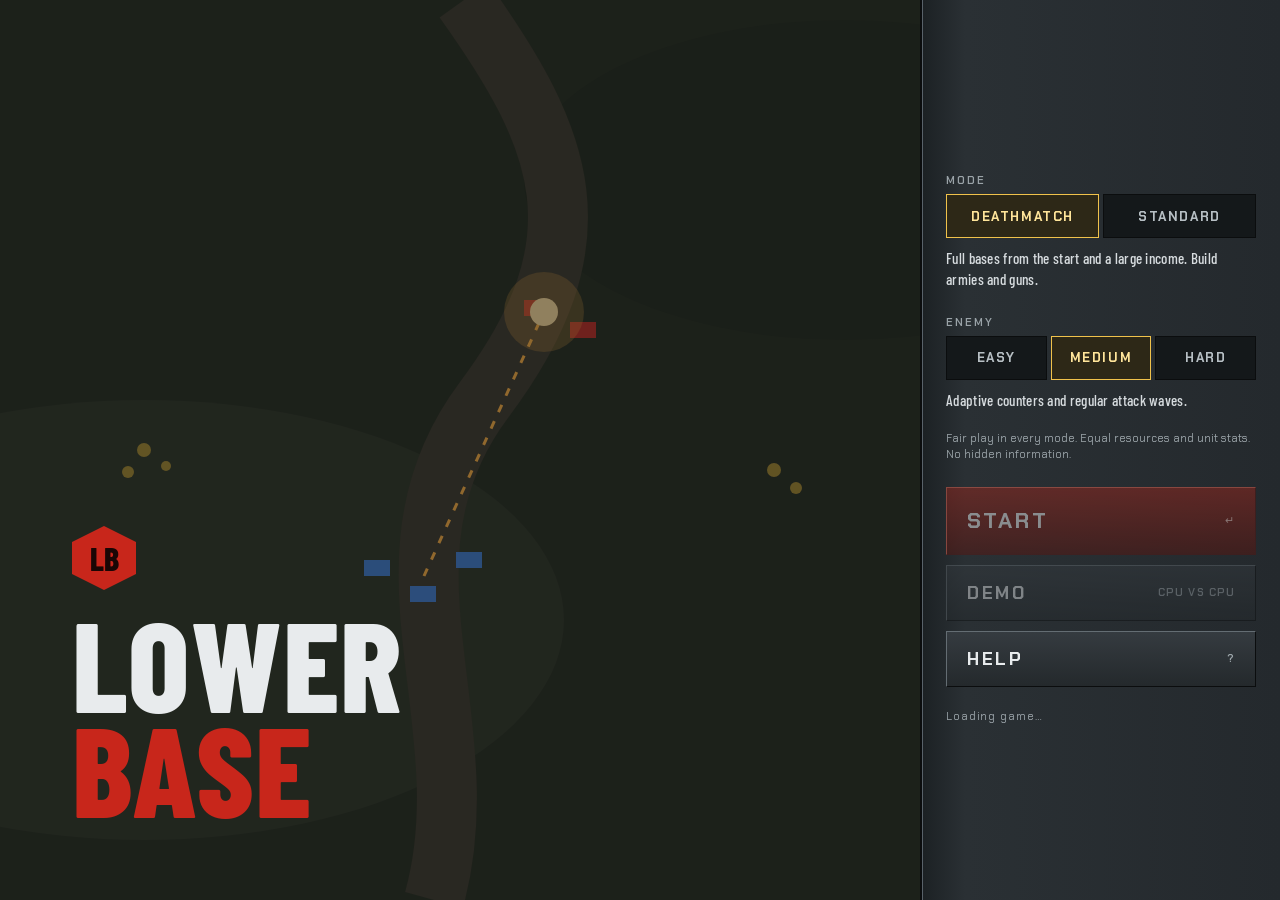
==== commit 19185be7: "Add Standard game mode with fixed-site construction" ====
--- a/web/index.html
+++ b/web/index.html
@@ -32,6 +32,14 @@
       </div>
     </div>
     <div class="menu-panel">
+      <fieldset class="difficulty-picker mode-picker" aria-describedby="mode-description">
+        <legend>MODE</legend>
+        <div class="difficulty-options mode-options">
+          <label><input type="radio" name="game-mode" value="deathmatch" checked><span>DEATHMATCH</span></label>
+          <label><input type="radio" name="game-mode" value="standard"><span>STANDARD</span></label>
+        </div>
+        <p id="mode-description" aria-live="polite">Full bases from the start and a large income. Build armies and guns.</p>
+      </fieldset>
       <fieldset class="difficulty-picker" aria-describedby="difficulty-description difficulty-fairness">
         <legend>ENEMY</legend>
         <div class="difficulty-options">
@@ -80,6 +88,7 @@
       <button id="pause" class="bevel icon-button" type="button" title="Pause game (P)" aria-label="Pause (P)">
         <svg aria-hidden="true" width="12" height="12" viewBox="0 0 12 12" fill="currentColor"><rect x="1" y="1" width="3.5" height="10"/><rect x="7.5" y="1" width="3.5" height="10"/></svg>
       </button>
+      <button id="speed" class="bevel speed-button" type="button" title="Game speed: click or press +/− to change" aria-label="Game speed 1x">1×</button>
       <button id="abort" class="bevel" type="button" title="Abort match and return to the menu">ABORT</button>
     </div>
 
@@ -107,15 +116,30 @@
 
     <div id="production" class="build-grid" role="group" aria-label="Build">
       <div class="cameo-blank inset" aria-hidden="true"></div>
+      <button id="construct-refinery" class="cameo structure-cameo" type="button" title="Construct refinery (G): 600 credits, 20 seconds. Comes with one ore collector; required to train more.">
+        <span class="cameo-icon cameo-art-structure cameo-art-refinery" aria-hidden="true"></span>
+        <span class="cameo-progress" aria-hidden="true"></span>
+        <span class="cameo-key" aria-hidden="true">G</span><span class="cameo-name">REFINERY</span><small class="cameo-cost">600</small>
+      </button>
+      <button id="construct-barracks" class="cameo structure-cameo" type="button" title="Construct barracks (B): 400 credits, 15 seconds. Trains rifle infantry and rocket troopers.">
+        <span class="cameo-icon cameo-art-structure cameo-art-barracks" aria-hidden="true"></span>
+        <span class="cameo-progress" aria-hidden="true"></span>
+        <span class="cameo-key" aria-hidden="true">B</span><span class="cameo-name">BARRACKS</span><small class="cameo-cost">400</small>
+      </button>
+      <button id="construct-factory" class="cameo structure-cameo" type="button" title="Construct factory (F): 800 credits, 25 seconds. Builds tanks, demolition trucks and ore collectors.">
+        <span class="cameo-icon cameo-art-structure cameo-art-factory" aria-hidden="true"></span>
+        <span class="cameo-progress" aria-hidden="true"></span>
+        <span class="cameo-key" aria-hidden="true">F</span><span class="cameo-name">FACTORY</span><small class="cameo-cost">800</small>
+      </button>
       <button id="defense-0" class="cameo" type="button" title="Build left anti-tank gun (8): 200 credits, 8 seconds. Strong against tanks; vulnerable to rifles.">
-        <svg class="cameo-icon" aria-hidden="true" viewBox="0 0 48 48"><path fill="#252b24" d="M6 36h36v8H6z"/><path fill="#8c9aa1" d="M12 26h24v10H12z"/><path fill="#6484bc" d="M12 33h24v3H12z"/><path fill="#8c9aa1" d="M18 19h12v7H18z"/><path stroke="#c9c6b0" stroke-width="3" d="M28 22 46 12"/></svg>
+        <span class="cameo-icon cameo-art-emplacement" aria-hidden="true"></span>
         <span class="cameo-progress" aria-hidden="true"></span>
-        <span class="cameo-key" aria-hidden="true">8</span><span class="cameo-name">AT·L</span><small class="cameo-cost">200</small>
+        <span class="cameo-key" aria-hidden="true">8</span><span class="cameo-name">AT GUN · L</span><small class="cameo-cost">200</small>
       </button>
       <button id="defense-1" class="cameo" type="button" title="Build right anti-tank gun (9): 200 credits, 8 seconds. Strong against tanks; vulnerable to rifles.">
-        <svg class="cameo-icon" aria-hidden="true" viewBox="0 0 48 48"><path fill="#252b24" d="M6 36h36v8H6z"/><path fill="#8c9aa1" d="M12 26h24v10H12z"/><path fill="#6484bc" d="M12 33h24v3H12z"/><path fill="#8c9aa1" d="M18 19h12v7H18z"/><path stroke="#c9c6b0" stroke-width="3" d="M20 22 2 12"/></svg>
+        <span class="cameo-icon cameo-art-emplacement" aria-hidden="true"></span>
         <span class="cameo-progress" aria-hidden="true"></span>
-        <span class="cameo-key" aria-hidden="true">9</span><span class="cameo-name">AT·R</span><small class="cameo-cost">200</small>
+        <span class="cameo-key" aria-hidden="true">9</span><span class="cameo-name">AT GUN · R</span><small class="cameo-cost">200</small>
       </button>
     </div>
 
--- a/web/style.css
+++ b/web/style.css
@@ -43,7 +43,7 @@
 .difficulty-options input:checked+span{border-color:var(--gold);background:#2d2817;color:var(--gold-hi)}
 .difficulty-options input:focus-visible+span{outline:2px solid var(--gold);outline-offset:2px}
 .difficulty-options label:hover span{color:var(--gold-hi)}
-#difficulty-description{min-height:36px;margin:10px 0 4px;font:500 15px/1.35 'Barlow Condensed',sans-serif;letter-spacing:.02em;color:var(--ink-2)}
+#difficulty-description,#mode-description{min-height:36px;margin:10px 0 4px;font:500 15px/1.35 'Barlow Condensed',sans-serif;letter-spacing:.02em;color:var(--ink-2)}
 #difficulty-fairness{margin:0;font-size:11px;line-height:1.5;color:var(--muted)}
 .menu-actions{display:grid;gap:10px}
 .menu-actions button,.menu-actions a{display:flex;align-items:center;justify-content:space-between;width:100%;height:56px;padding:0 20px;color:var(--ink);text-decoration:none;font:700 18px/1 'Chakra Petch',sans-serif;letter-spacing:.14em}
@@ -73,6 +73,8 @@
 .sidebar-top{grid-area:top;display:flex;gap:4px;margin-top:6px}
 .sidebar-top button{height:28px}
 .icon-button{width:44px;flex:none;display:grid;place-items:center}
+.speed-button{width:48px;flex:none;font:700 12px/1 'Chakra Petch',sans-serif;letter-spacing:.06em}
+.speed-button.fast{color:var(--gold-hi)}
 #abort{flex:1;font:700 11px/1 'Chakra Petch',sans-serif;letter-spacing:.14em}
 
 .radar{grid-area:radar;position:relative;height:180px;box-shadow:inset 0 0 0 3px #1a1f22}
@@ -97,26 +99,46 @@
 
 /* Build cameos */
 .build-grid{grid-area:build;display:grid;grid-template-columns:repeat(2,minmax(0,1fr));gap:4px}
-.cameo{position:relative;height:84px;padding:0;border:1px solid;border-color:var(--void) var(--steel-lo) var(--steel-lo) var(--void);background:radial-gradient(circle at 50% 40%,#1e262b,#0b0e10 75%);color:var(--ink);overflow:hidden;touch-action:manipulation}
-.cameo:not(:disabled):hover{border-color:var(--gold)}
+.cameo{position:relative;height:72px;padding:0;border:1px solid;border-color:#a5a9a3 #050605 #050605 #a5a9a3;border-radius:3px;background:#0b0e10;color:var(--ink);overflow:hidden;touch-action:manipulation}
+.cameo::before{content:'';position:absolute;inset:auto 0 0;height:19px;z-index:1;background:linear-gradient(transparent,rgba(0,0,0,.88) 65%,#050605);pointer-events:none}
+.cameo::after{content:'';position:absolute;inset:0;z-index:2;box-shadow:inset 1px 1px 0 rgba(235,235,215,.35),inset -1px -1px 0 #000,inset 0 0 0 2px rgba(0,0,0,.4);pointer-events:none}
+.cameo:not(:disabled):hover{border-color:var(--gold-hi) var(--gold-deep) var(--gold-deep) var(--gold-hi)}
+.cameo:not(:disabled):hover::after{box-shadow:inset 0 0 0 1px var(--gold),inset 0 0 10px rgba(240,194,75,.28)}
+.cameo:not(:disabled):hover .cameo-icon{filter:brightness(1.08) saturate(1.08)}
 .cameo:not(:disabled):active{transform:translateY(1px)}
 .cameo:disabled{cursor:default}
-.cameo:disabled .cameo-icon{filter:grayscale(.7) brightness(.55)}
-.cameo:disabled .cameo-name,.cameo:disabled .cameo-cost{opacity:.55}
-.cameo-icon{position:absolute;left:50%;top:8px;width:48px;height:48px;margin-left:-24px;filter:drop-shadow(2px 2px 0 #050708)}
-.cameo-name{position:absolute;left:5px;bottom:4px;font:700 11px/1 'Chakra Petch',sans-serif;letter-spacing:.06em}
-.cameo-cost{position:absolute;right:5px;bottom:4px;font:700 13px/1 'Barlow Condensed',sans-serif;color:var(--gold)}
-.cameo-key{position:absolute;left:5px;top:4px;font:600 10px/1 'Chakra Petch',sans-serif;color:var(--muted)}
-.cameo-badge{position:absolute;right:4px;top:4px;min-width:18px;height:18px;padding:0 4px;background:var(--red);color:#fff;font:700 12px/18px 'Barlow Condensed',sans-serif;text-align:center}
-.cameo-flag{position:absolute;right:4px;top:4px;font:700 10px/1 'Chakra Petch',sans-serif;letter-spacing:.04em;color:var(--red-text)}
-.cameo-badge:not([hidden])+.cameo-flag{top:26px}
-.cameo-progress{position:absolute;inset:0;display:none;background:conic-gradient(transparent 0 calc(var(--progress,0) * 100%),rgba(5,7,8,.72) 0 100%);pointer-events:none}
+.cameo:disabled .cameo-icon{filter:grayscale(.68) brightness(.52) contrast(1.05)}
+.cameo:disabled .cameo-name,.cameo:disabled .cameo-cost{opacity:.58}
+.cameo-icon{position:absolute;inset:0;width:100%;height:100%;display:block;background-image:url('./assets/cameos.jpg');background-size:300% 200%;background-repeat:no-repeat;pointer-events:none}
+/* One atlas, ordered left-to-right across each row. */
+.cameo-art-soldier{background-position:0 0}
+.cameo-art-rocket{background-position:50% 0}
+.cameo-art-tank{background-position:100% 0}
+.cameo-art-collector{background-position:0 100%}
+.cameo-art-demolition{background-position:50% 100%}
+.cameo-art-emplacement{background-position:100% 100%}
+/* Structures have no atlas art: simple silhouettes on a dusk sky. */
+.cameo-art-structure{background:linear-gradient(#22303a,#141b20 72%)}
+.cameo-art-structure::after{content:'';position:absolute;inset:6px 8px 16px;background:center/contain no-repeat}
+.cameo-art-refinery::after{background-image:url("data:image/svg+xml,%3Csvg xmlns='http://www.w3.org/2000/svg' viewBox='0 0 80 60'%3E%3Crect y='44' width='80' height='16' fill='%23262b22'/%3E%3Crect x='14' y='18' width='16' height='28' rx='3' fill='%237d8a92'/%3E%3Crect x='14' y='18' width='16' height='5' fill='%23a7b3ba'/%3E%3Crect x='32' y='28' width='34' height='18' fill='%235f6b72'/%3E%3Crect x='38' y='33' width='22' height='8' fill='%23c9a43a'/%3E%3Crect x='36' y='20' width='4' height='9' fill='%234a555b'/%3E%3C/svg%3E")}
+.cameo-art-barracks::after{background-image:url("data:image/svg+xml,%3Csvg xmlns='http://www.w3.org/2000/svg' viewBox='0 0 80 60'%3E%3Crect y='44' width='80' height='16' fill='%23262b22'/%3E%3Cpath d='M12 46V26L40 14L68 26V46Z' fill='%236f7a64'/%3E%3Cpath d='M12 26L40 14L68 26' stroke='%23a2ad93' stroke-width='3' fill='none'/%3E%3Crect x='33' y='32' width='14' height='14' fill='%232b302a'/%3E%3Crect x='56' y='6' width='2' height='16' fill='%23c9ccc4'/%3E%3Cpath d='M58 6h10l-3 3l3 3h-10z' fill='%234a8be6'/%3E%3C/svg%3E")}
+.cameo-art-factory::after{background-image:url("data:image/svg+xml,%3Csvg xmlns='http://www.w3.org/2000/svg' viewBox='0 0 80 60'%3E%3Crect y='44' width='80' height='16' fill='%23262b22'/%3E%3Cpath d='M8 46V24L22 16V24L36 16V24L50 16V24H72V46Z' fill='%236c757b'/%3E%3Crect x='58' y='6' width='7' height='18' fill='%234f585e'/%3E%3Crect x='14' y='32' width='22' height='14' fill='%232a2f33'/%3E%3Cpath d='M14 36h22M14 40h22' stroke='%234b5359' stroke-width='1.5'/%3E%3Crect x='44' y='30' width='20' height='6' fill='%23c9a43a'/%3E%3C/svg%3E")}
+.structure-cameo{display:none}
+.standard-mode .structure-cameo{display:block}
+.standard-mode .build-grid>.cameo-blank{display:none}
+#defense-1 .cameo-icon{transform:scaleX(-1)}
+.cameo-name{position:absolute;left:2px;right:2px;bottom:3px;z-index:3;font:700 11px/1 'Barlow Condensed','Arial Narrow',sans-serif;letter-spacing:.03em;text-align:center;white-space:nowrap;color:#fffde8;text-shadow:-1px -1px 0 #000,1px -1px 0 #000,-1px 1px 0 #000,1px 1px 0 #000,0 2px 1px #000}
+.cameo-cost{position:absolute;right:4px;top:4px;z-index:3;padding:1px 3px;background:rgba(7,10,12,.72);font:700 11px/1 'Barlow Condensed',sans-serif;letter-spacing:.02em;color:var(--gold-hi);text-shadow:0 1px 1px #000}
+.cameo-key{position:absolute;left:4px;top:4px;z-index:3;padding:1px 3px;background:rgba(7,10,12,.72);border:1px solid rgba(168,180,190,.28);font:700 9px/1 'Chakra Petch',sans-serif;color:#d7dcdf;text-shadow:0 1px 1px #000}
+.cameo-badge{position:absolute;right:4px;bottom:17px;z-index:3;min-width:18px;height:18px;padding:0 4px;border:1px solid #ff9e90;background:linear-gradient(#d92b1e,#85160e);color:#fff;font:700 12px/16px 'Barlow Condensed',sans-serif;text-align:center;box-shadow:0 1px 3px rgba(0,0,0,.75)}
+.cameo-flag{position:absolute;left:4px;bottom:17px;z-index:3;padding:2px 3px;background:rgba(8,10,12,.8);border:1px solid rgba(255,122,107,.4);font:700 9px/1 'Chakra Petch',sans-serif;letter-spacing:.04em;color:var(--red-text);text-shadow:0 1px 2px #000}
+.cameo-progress{position:absolute;inset:0;z-index:1;display:none;background:conic-gradient(rgba(255,229,154,.1) 0 calc(var(--progress,0) * 100%),rgba(5,7,9,.76) calc(var(--progress,0) * 100%) 100%);box-shadow:inset 0 0 0 1px rgba(240,194,75,.5);pointer-events:none}
 .cameo.is-building .cameo-progress{display:block}
 .cameo.is-building{border-color:var(--gold) var(--gold-deep) var(--gold-deep) var(--gold)}
 .cameo.online .cameo-cost{font:700 10px/1 'Chakra Petch',sans-serif;letter-spacing:.08em;color:var(--green)}
-.cameo.online:disabled .cameo-icon{filter:drop-shadow(2px 2px 0 #050708)}
+.cameo.online:disabled .cameo-icon{filter:none}
 .cameo.online:disabled .cameo-name,.cameo.online:disabled .cameo-cost,.cameo.is-building:disabled .cameo-name,.cameo.is-building:disabled .cameo-cost{opacity:1}
-.cameo-blank{height:84px;background:repeating-linear-gradient(135deg,#0d1012 0 6px,#14181b 6px 12px)}
+.cameo-blank{height:72px;background:repeating-linear-gradient(135deg,#0d1012 0 6px,#14181b 6px 12px)}
 
 .economy{grid-area:econ;margin:0;font:600 10px/1.4 'Chakra Petch',sans-serif;letter-spacing:.06em;color:var(--muted)}
 .emblem{grid-area:emblem;min-height:0;margin:0 -8px;display:flex;flex-direction:column;align-items:center;justify-content:center;gap:10px;overflow:hidden;border-top:1px solid var(--void);box-shadow:inset 0 1px 0 var(--steel-lo);background:repeating-linear-gradient(0deg,#22272a 0 3px,#1a1e21 3px 6px)}
@@ -176,12 +198,10 @@
   #app{row-gap:6px}
   .radar{height:140px}
   .cameo,.cameo-blank{height:70px}
-  .cameo-icon{top:5px;width:40px;height:40px;margin-left:-20px}
 }
 @media (min-width:701px) and (max-height:680px){
   .radar{height:112px}
   .cameo,.cameo-blank{height:60px}
-  .cameo-icon{top:4px;width:34px;height:34px;margin-left:-17px}
   .economy{display:none}
   .credits-row{height:36px}#credits{font-size:24px}
 }
@@ -195,7 +215,7 @@
   .menu-title h1{font-size:84px}
   .menu-panel{padding:16px 16px max(24px,env(safe-area-inset-bottom));gap:8px;border-left:0;border-top:2px solid var(--void);box-shadow:inset 0 1px 0 var(--steel-lo);background:linear-gradient(#2a3034,#1c2124)}
   .difficulty-picker{margin-bottom:6px}
-  #difficulty-description{min-height:0;font-size:14px;margin:8px 0 2px}
+  #difficulty-description,#mode-description{min-height:0;font-size:14px;margin:8px 0 2px}
   #difficulty-fairness{display:none}
   .menu-actions{gap:8px}
   .menu-actions button,.menu-actions a{height:54px;padding:0 18px;font-size:16px}
@@ -206,7 +226,7 @@
   .menu-status{margin-top:4px}
 
   #app{background:linear-gradient(#2a3034,#1c2124);
-    grid-template-columns:44px auto minmax(0,1fr) auto;
+    grid-template-columns:auto auto minmax(0,1fr) auto;
     grid-template-rows:44px minmax(0,1fr) auto auto;
     grid-template-areas:"top credits forces clock" "field field field field" "orders orders orders orders" "build build build build";
     row-gap:0}
@@ -215,8 +235,8 @@
   .scene-vignette{box-shadow:inset 0 0 40px rgba(0,0,0,.45)}
   .hud-status,.spectator-note{left:8px;top:8px;padding:5px 8px;font-size:11px;letter-spacing:.12em}
   .hud-status:not([hidden])~.spectator-note{top:40px}
-  .sidebar-top{margin:0}
-  .sidebar-top .icon-button{height:44px;border-width:0 1px 0 0}
+  .sidebar-top{margin:0;gap:0}
+  .sidebar-top .icon-button,.sidebar-top .speed-button{height:44px;border-width:0 1px 0 0}
   #abort{display:none}
   .credits-row{display:contents}
   .credits{grid-area:credits;padding:0 8px}
@@ -239,8 +259,7 @@
   #selected-count{font-size:20px}
   .build-grid{grid-area:build;display:flex;gap:4px;padding:6px 6px max(22px,env(safe-area-inset-bottom));overflow-x:auto;scrollbar-width:none;overscroll-behavior-x:contain}
   .build-grid::-webkit-scrollbar{display:none}
-  .cameo{flex:none;width:76px;height:76px}
-  .cameo-icon{top:6px;width:40px;height:40px;margin-left:-20px}
+  .cameo{flex:none;width:76px;height:64px}
   .cameo-name{left:4px;font-size:10px;letter-spacing:0}
   .cameo-cost{right:4px;font-size:12px}
   .cameo-key,.cameo-blank,.economy,.emblem{display:none}
@@ -256,7 +275,7 @@
   .menu-mark{display:none}
   .menu-panel{padding:12px 16px;gap:6px;border-top:0;border-left:2px solid var(--void);box-shadow:inset 1px 0 0 var(--steel-lo);background:var(--side)}
   .difficulty-picker{margin-bottom:4px}
-  #difficulty-description{min-height:0;font-size:13px;margin:6px 0 0}
+  #difficulty-description,#mode-description{min-height:0;font-size:13px;margin:6px 0 0}
   #difficulty-fairness{display:none}
   .menu-actions{gap:6px}
   .menu-actions button,.menu-actions a{height:44px;font-size:15px}
@@ -271,12 +290,12 @@
     grid-template-areas:"field . credits ." "field . forces ." "field . build ." "field . econ .";
     row-gap:6px}
   .battlefield{grid-row:1/-1;border-top:0;border-bottom:0;border-right:2px solid var(--void);box-shadow:1px 0 0 var(--steel-lo)}
-  .hud-status,.spectator-note{left:160px;top:8px}
+  .hud-status,.spectator-note{left:214px;top:8px}
   .hud-status:not([hidden])~.spectator-note{top:40px}
   .sidebar-top{grid-area:field;justify-self:start;align-self:start;z-index:3;margin:8px 0 0 8px}
-  .sidebar-top .icon-button{height:44px;border-width:1px}
+  .sidebar-top .icon-button,.sidebar-top .speed-button{height:44px;border-width:1px}
   #abort{display:none}
-  .radar{grid-area:field;justify-self:start;align-self:start;z-index:3;width:96px;height:80px;margin:8px 0 0 58px;box-shadow:0 4px 16px rgba(0,0,0,.5)}
+  .radar{grid-area:field;justify-self:start;align-self:start;z-index:3;width:96px;height:80px;margin:8px 0 0 110px;box-shadow:0 4px 16px rgba(0,0,0,.5)}
   .view-switch{top:calc(100% + 4px);bottom:auto;left:-1px;right:-1px}
   .view-switch button{flex:1;height:32px;font-size:11px;background:linear-gradient(var(--steel-top),var(--steel-bottom));border-color:var(--steel-hi) var(--void) var(--void) var(--steel-hi)}
   .view-switch button.active{background:#2d2817;border-color:var(--gold)}
@@ -298,7 +317,6 @@
   .build-grid{grid-area:build;display:grid;grid-template-columns:repeat(2,minmax(0,1fr));gap:4px;padding:0;overflow:visible}
   .cameo{width:auto;height:64px}
   .cameo-blank{display:block;height:64px}
-  .cameo-icon{top:4px;width:36px;height:36px;margin-left:-18px}
   .cameo-name{left:4px;font-size:10px;letter-spacing:0}
   .cameo-cost{right:4px;font-size:12px}
   .cameo-key,.economy,.emblem{display:none}
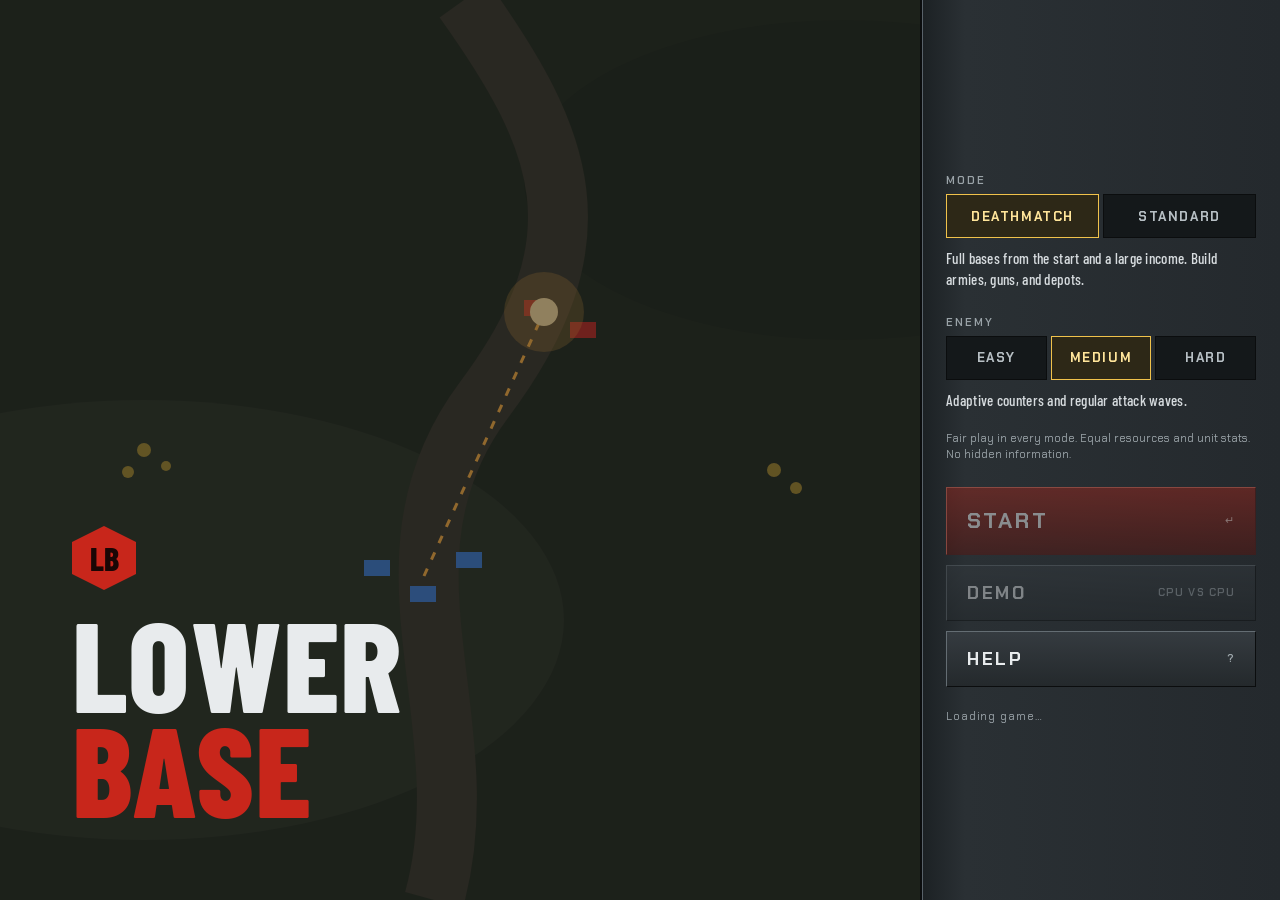
==== commit a0966b6a: "Add interactive navigation, dashboard metrics, and reporting views" ====
--- a/web/index.html
+++ b/web/index.html
@@ -38,7 +38,7 @@
           <label><input type="radio" name="game-mode" value="deathmatch" checked><span>DEATHMATCH</span></label>
           <label><input type="radio" name="game-mode" value="standard"><span>STANDARD</span></label>
         </div>
-        <p id="mode-description" aria-live="polite">Full bases from the start and a large income. Build armies and guns.</p>
+        <p id="mode-description" aria-live="polite">Full bases from the start and a large income. Build armies, guns, and depots.</p>
       </fieldset>
       <fieldset class="difficulty-picker" aria-describedby="difficulty-description difficulty-fairness">
         <legend>ENEMY</legend>
@@ -72,7 +72,7 @@
 
     <div class="orders-bar bevel" role="toolbar" aria-label="Orders">
       <div class="mode-switch" role="group" aria-label="Deployment mode">
-        <button id="gather" class="bevel cmd" type="button" title="Release sheltered units and gather new troops at your base (1)">GATHER <small>1</small></button>
+        <button id="gather" class="bevel cmd" type="button" title="Release sheltered units and gather new troops at your base; press again in Gather mode to select healthy (&gt;50% HP) or all gathered troops (1)">GATHER <small>1</small></button>
         <button id="attack" class="bevel cmd atk" type="button" title="Release sheltered units and send all troops into battle (2)">ATTACK <small>2</small></button>
         <button id="retreat" class="bevel cmd" type="button" title="Recall troops to your rally area; new units stay inside buildings until Gather or Attack (R)">RETREAT <small>R</small></button>
       </div>
@@ -89,6 +89,9 @@
         <svg aria-hidden="true" width="12" height="12" viewBox="0 0 12 12" fill="currentColor"><rect x="1" y="1" width="3.5" height="10"/><rect x="7.5" y="1" width="3.5" height="10"/></svg>
       </button>
       <button id="speed" class="bevel speed-button" type="button" title="Game speed: click or press +/− to change" aria-label="Game speed 1x">1×</button>
+      <button id="sound" class="bevel icon-button" type="button" title="Sound on: click or press M to mute" aria-label="Mute sound (M)" aria-pressed="false">
+        <svg aria-hidden="true" width="15" height="12" viewBox="0 0 15 12" fill="none" stroke="currentColor" stroke-width="1.4" stroke-linecap="round"><path d="M.7 4h2.6L7 .9v10.2L3.3 8H.7z" fill="currentColor" stroke="none"/><path class="sound-on" d="M9.3 3.6a3.4 3.4 0 0 1 0 4.8M11.4 1.6a6.2 6.2 0 0 1 0 8.8"/><path class="sound-off" d="M9.8 4l4 4M13.8 4l-4 4"/></svg>
+      </button>
       <button id="abort" class="bevel" type="button" title="Abort match and return to the menu">ABORT</button>
     </div>
 
@@ -131,15 +134,15 @@
         <span class="cameo-progress" aria-hidden="true"></span>
         <span class="cameo-key" aria-hidden="true">F</span><span class="cameo-name">FACTORY</span><small class="cameo-cost">800</small>
       </button>
-      <button id="defense-0" class="cameo" type="button" title="Build left anti-tank gun (8): 200 credits, 8 seconds. Strong against tanks; vulnerable to rifles.">
+      <button id="pad-emplacement" class="cameo" type="button" title="Build anti-tank gun on an open pad (8): 200 credits, 8 seconds. Prefers threatened flank. Strong against tanks; vulnerable to rifles.">
         <span class="cameo-icon cameo-art-emplacement" aria-hidden="true"></span>
         <span class="cameo-progress" aria-hidden="true"></span>
-        <span class="cameo-key" aria-hidden="true">8</span><span class="cameo-name">AT GUN · L</span><small class="cameo-cost">200</small>
+        <span class="cameo-key" aria-hidden="true">8</span><span class="cameo-name">AT GUN</span><small class="cameo-cost">200</small><span class="cameo-badge" hidden></span>
       </button>
-      <button id="defense-1" class="cameo" type="button" title="Build right anti-tank gun (9): 200 credits, 8 seconds. Strong against tanks; vulnerable to rifles.">
-        <span class="cameo-icon cameo-art-emplacement" aria-hidden="true"></span>
+      <button id="pad-ore-depot" class="cameo" type="button" title="Build forward ore depot on an open pad (9): 220 credits, 10 seconds. Requires refinery and a collector. Rapid 1.5s dump on outer flank; conveys buffered ore (up to 200) to credits at 12.5/s while refinery stands. Slows under damage; vulnerable to rifles.">
+        <span class="cameo-icon cameo-art-structure cameo-art-ore-depot" aria-hidden="true"></span>
         <span class="cameo-progress" aria-hidden="true"></span>
-        <span class="cameo-key" aria-hidden="true">9</span><span class="cameo-name">AT GUN · R</span><small class="cameo-cost">200</small>
+        <span class="cameo-key" aria-hidden="true">9</span><span class="cameo-name">ORE DEPOT</span><small class="cameo-cost">220</small><span class="cameo-badge" hidden></span>
       </button>
     </div>
 
--- a/web/style.css
+++ b/web/style.css
@@ -72,10 +72,12 @@
 
 .sidebar-top{grid-area:top;display:flex;gap:4px;margin-top:6px}
 .sidebar-top button{height:28px}
-.icon-button{width:44px;flex:none;display:grid;place-items:center}
-.speed-button{width:48px;flex:none;font:700 12px/1 'Chakra Petch',sans-serif;letter-spacing:.06em}
+.icon-button{width:36px;flex:none;padding:0;display:grid;place-items:center}
+.speed-button{width:44px;flex:none;padding:0;font:700 12px/1 'Chakra Petch',sans-serif;letter-spacing:.06em}
 .speed-button.fast{color:var(--gold-hi)}
-#abort{flex:1;font:700 11px/1 'Chakra Petch',sans-serif;letter-spacing:.14em}
+#abort{flex:1;padding:0;font:700 11px/1 'Chakra Petch',sans-serif;letter-spacing:.14em}
+#sound[aria-pressed="false"] .sound-off,#sound[aria-pressed="true"] .sound-on{display:none}
+#sound[aria-pressed="true"]{color:var(--dim)}
 
 .radar{grid-area:radar;position:relative;height:180px;box-shadow:inset 0 0 0 3px #1a1f22}
 .radar canvas{display:block;width:100%;height:100%}
@@ -123,10 +125,10 @@
 .cameo-art-refinery::after{background-image:url("data:image/svg+xml,%3Csvg xmlns='http://www.w3.org/2000/svg' viewBox='0 0 80 60'%3E%3Crect y='44' width='80' height='16' fill='%23262b22'/%3E%3Crect x='14' y='18' width='16' height='28' rx='3' fill='%237d8a92'/%3E%3Crect x='14' y='18' width='16' height='5' fill='%23a7b3ba'/%3E%3Crect x='32' y='28' width='34' height='18' fill='%235f6b72'/%3E%3Crect x='38' y='33' width='22' height='8' fill='%23c9a43a'/%3E%3Crect x='36' y='20' width='4' height='9' fill='%234a555b'/%3E%3C/svg%3E")}
 .cameo-art-barracks::after{background-image:url("data:image/svg+xml,%3Csvg xmlns='http://www.w3.org/2000/svg' viewBox='0 0 80 60'%3E%3Crect y='44' width='80' height='16' fill='%23262b22'/%3E%3Cpath d='M12 46V26L40 14L68 26V46Z' fill='%236f7a64'/%3E%3Cpath d='M12 26L40 14L68 26' stroke='%23a2ad93' stroke-width='3' fill='none'/%3E%3Crect x='33' y='32' width='14' height='14' fill='%232b302a'/%3E%3Crect x='56' y='6' width='2' height='16' fill='%23c9ccc4'/%3E%3Cpath d='M58 6h10l-3 3l3 3h-10z' fill='%234a8be6'/%3E%3C/svg%3E")}
 .cameo-art-factory::after{background-image:url("data:image/svg+xml,%3Csvg xmlns='http://www.w3.org/2000/svg' viewBox='0 0 80 60'%3E%3Crect y='44' width='80' height='16' fill='%23262b22'/%3E%3Cpath d='M8 46V24L22 16V24L36 16V24L50 16V24H72V46Z' fill='%236c757b'/%3E%3Crect x='58' y='6' width='7' height='18' fill='%234f585e'/%3E%3Crect x='14' y='32' width='22' height='14' fill='%232a2f33'/%3E%3Cpath d='M14 36h22M14 40h22' stroke='%234b5359' stroke-width='1.5'/%3E%3Crect x='44' y='30' width='20' height='6' fill='%23c9a43a'/%3E%3C/svg%3E")}
+.cameo-art-ore-depot::after{background-image:url("data:image/svg+xml,%3Csvg xmlns='http://www.w3.org/2000/svg' viewBox='0 0 80 60'%3E%3Crect y='44' width='80' height='16' fill='%23262b22'/%3E%3Crect x='14' y='38' width='52' height='8' fill='%234f585e'/%3E%3Cpolygon points='20,38 24,22 56,22 60,38' fill='%236c757b'/%3E%3Cpolygon points='26,22 33,12 41,15 49,11 54,22' fill='%23e5b64a'/%3E%3Cpolygon points='31,22 37,15 44,18 50,15 52,22' fill='%23ffdc77'/%3E%3Crect x='22' y='21' width='36' height='4' fill='%238c99a0'/%3E%3Cpolygon points='56,28 69,34 69,38 56,38' fill='%237d8a92'/%3E%3Crect x='18' y='35' width='44' height='3' fill='%23c9a43a'/%3E%3C/svg%3E")}
 .structure-cameo{display:none}
 .standard-mode .structure-cameo{display:block}
 .standard-mode .build-grid>.cameo-blank{display:none}
-#defense-1 .cameo-icon{transform:scaleX(-1)}
 .cameo-name{position:absolute;left:2px;right:2px;bottom:3px;z-index:3;font:700 11px/1 'Barlow Condensed','Arial Narrow',sans-serif;letter-spacing:.03em;text-align:center;white-space:nowrap;color:#fffde8;text-shadow:-1px -1px 0 #000,1px -1px 0 #000,-1px 1px 0 #000,1px 1px 0 #000,0 2px 1px #000}
 .cameo-cost{position:absolute;right:4px;top:4px;z-index:3;padding:1px 3px;background:rgba(7,10,12,.72);font:700 11px/1 'Barlow Condensed',sans-serif;letter-spacing:.02em;color:var(--gold-hi);text-shadow:0 1px 1px #000}
 .cameo-key{position:absolute;left:4px;top:4px;z-index:3;padding:1px 3px;background:rgba(7,10,12,.72);border:1px solid rgba(168,180,190,.28);font:700 9px/1 'Chakra Petch',sans-serif;color:#d7dcdf;text-shadow:0 1px 1px #000}
@@ -236,7 +238,7 @@
   .hud-status,.spectator-note{left:8px;top:8px;padding:5px 8px;font-size:11px;letter-spacing:.12em}
   .hud-status:not([hidden])~.spectator-note{top:40px}
   .sidebar-top{margin:0;gap:0}
-  .sidebar-top .icon-button,.sidebar-top .speed-button{height:44px;border-width:0 1px 0 0}
+  .sidebar-top .icon-button,.sidebar-top .speed-button{width:44px;height:44px;border-width:0 1px 0 0}
   #abort{display:none}
   .credits-row{display:contents}
   .credits{grid-area:credits;padding:0 8px}
@@ -290,12 +292,12 @@
     grid-template-areas:"field . credits ." "field . forces ." "field . build ." "field . econ .";
     row-gap:6px}
   .battlefield{grid-row:1/-1;border-top:0;border-bottom:0;border-right:2px solid var(--void);box-shadow:1px 0 0 var(--steel-lo)}
-  .hud-status,.spectator-note{left:214px;top:8px}
+  .hud-status,.spectator-note{left:258px;top:8px}
   .hud-status:not([hidden])~.spectator-note{top:40px}
   .sidebar-top{grid-area:field;justify-self:start;align-self:start;z-index:3;margin:8px 0 0 8px}
-  .sidebar-top .icon-button,.sidebar-top .speed-button{height:44px;border-width:1px}
+  .sidebar-top .icon-button,.sidebar-top .speed-button{width:44px;height:44px;border-width:1px}
   #abort{display:none}
-  .radar{grid-area:field;justify-self:start;align-self:start;z-index:3;width:96px;height:80px;margin:8px 0 0 110px;box-shadow:0 4px 16px rgba(0,0,0,.5)}
+  .radar{grid-area:field;justify-self:start;align-self:start;z-index:3;width:96px;height:80px;margin:8px 0 0 154px;box-shadow:0 4px 16px rgba(0,0,0,.5)}
   .view-switch{top:calc(100% + 4px);bottom:auto;left:-1px;right:-1px}
   .view-switch button{flex:1;height:32px;font-size:11px;background:linear-gradient(var(--steel-top),var(--steel-bottom));border-color:var(--steel-hi) var(--void) var(--void) var(--steel-hi)}
   .view-switch button.active{background:#2d2817;border-color:var(--gold)}
